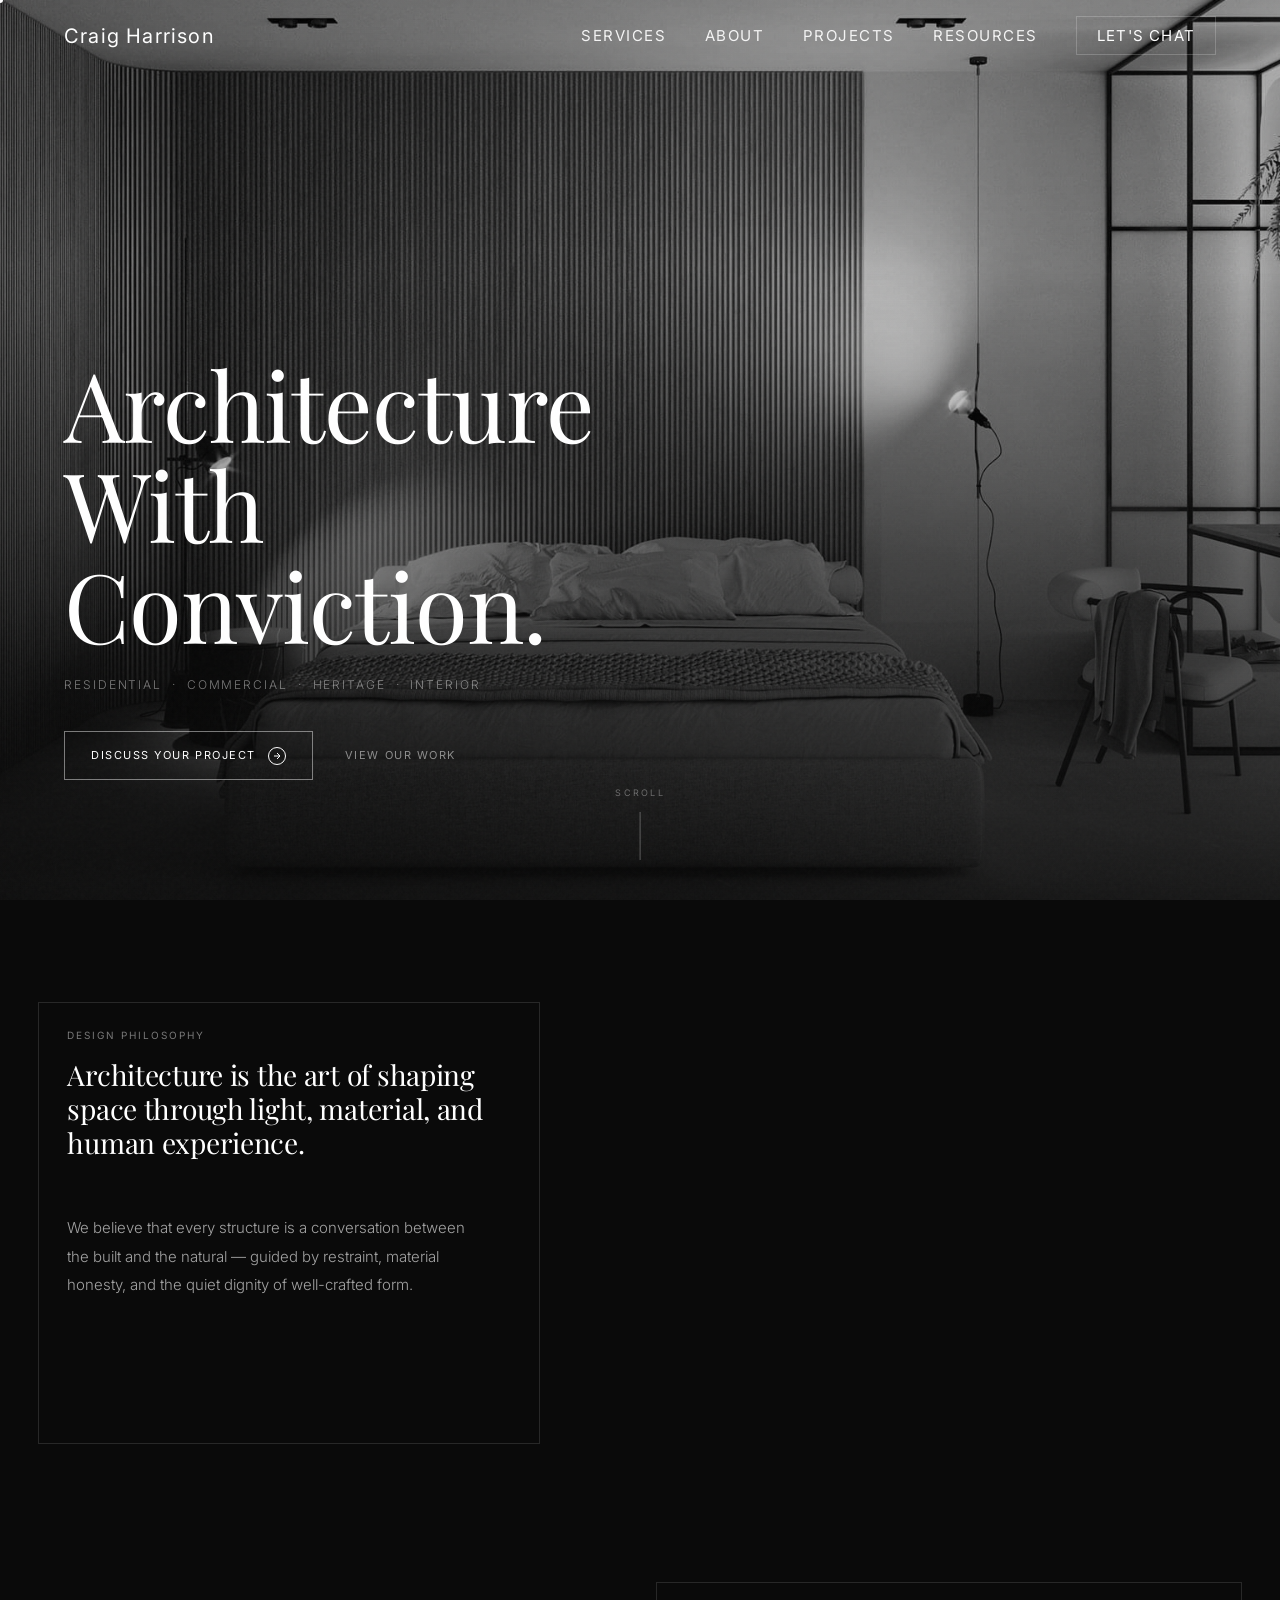
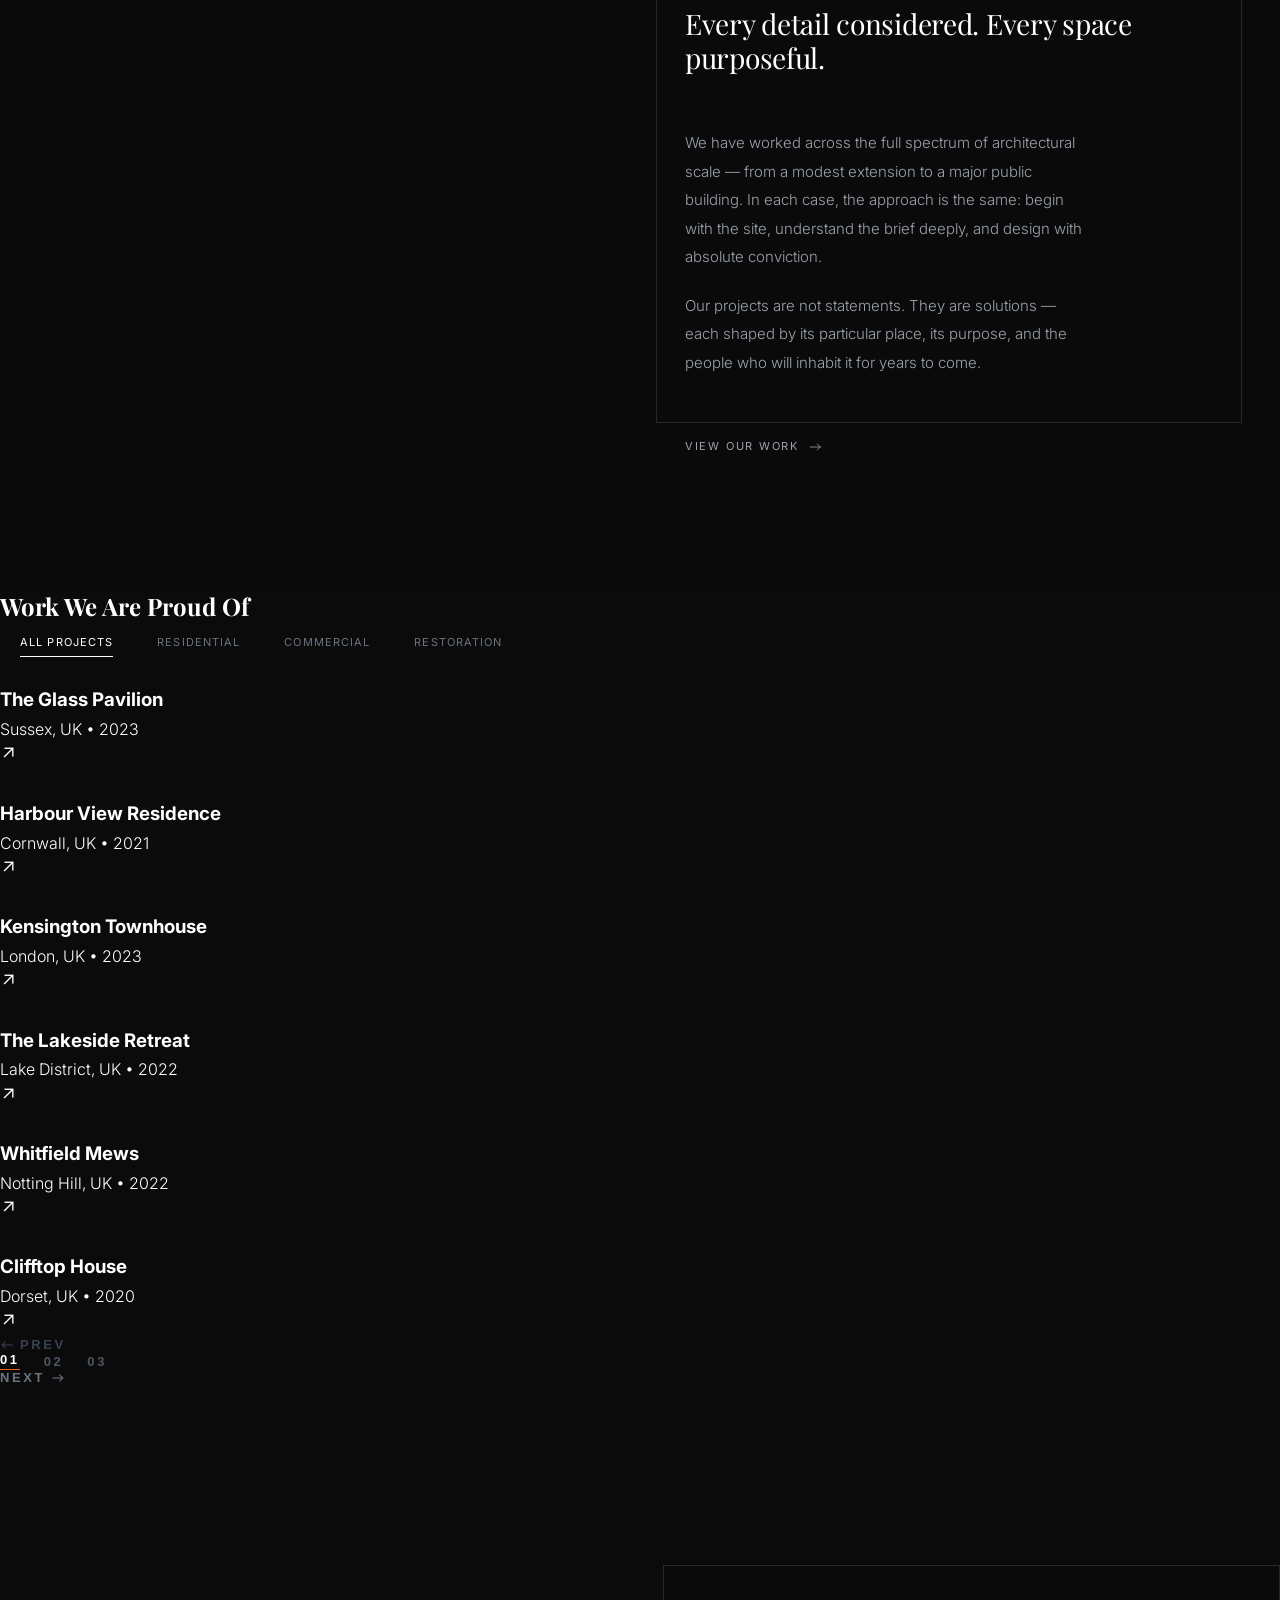
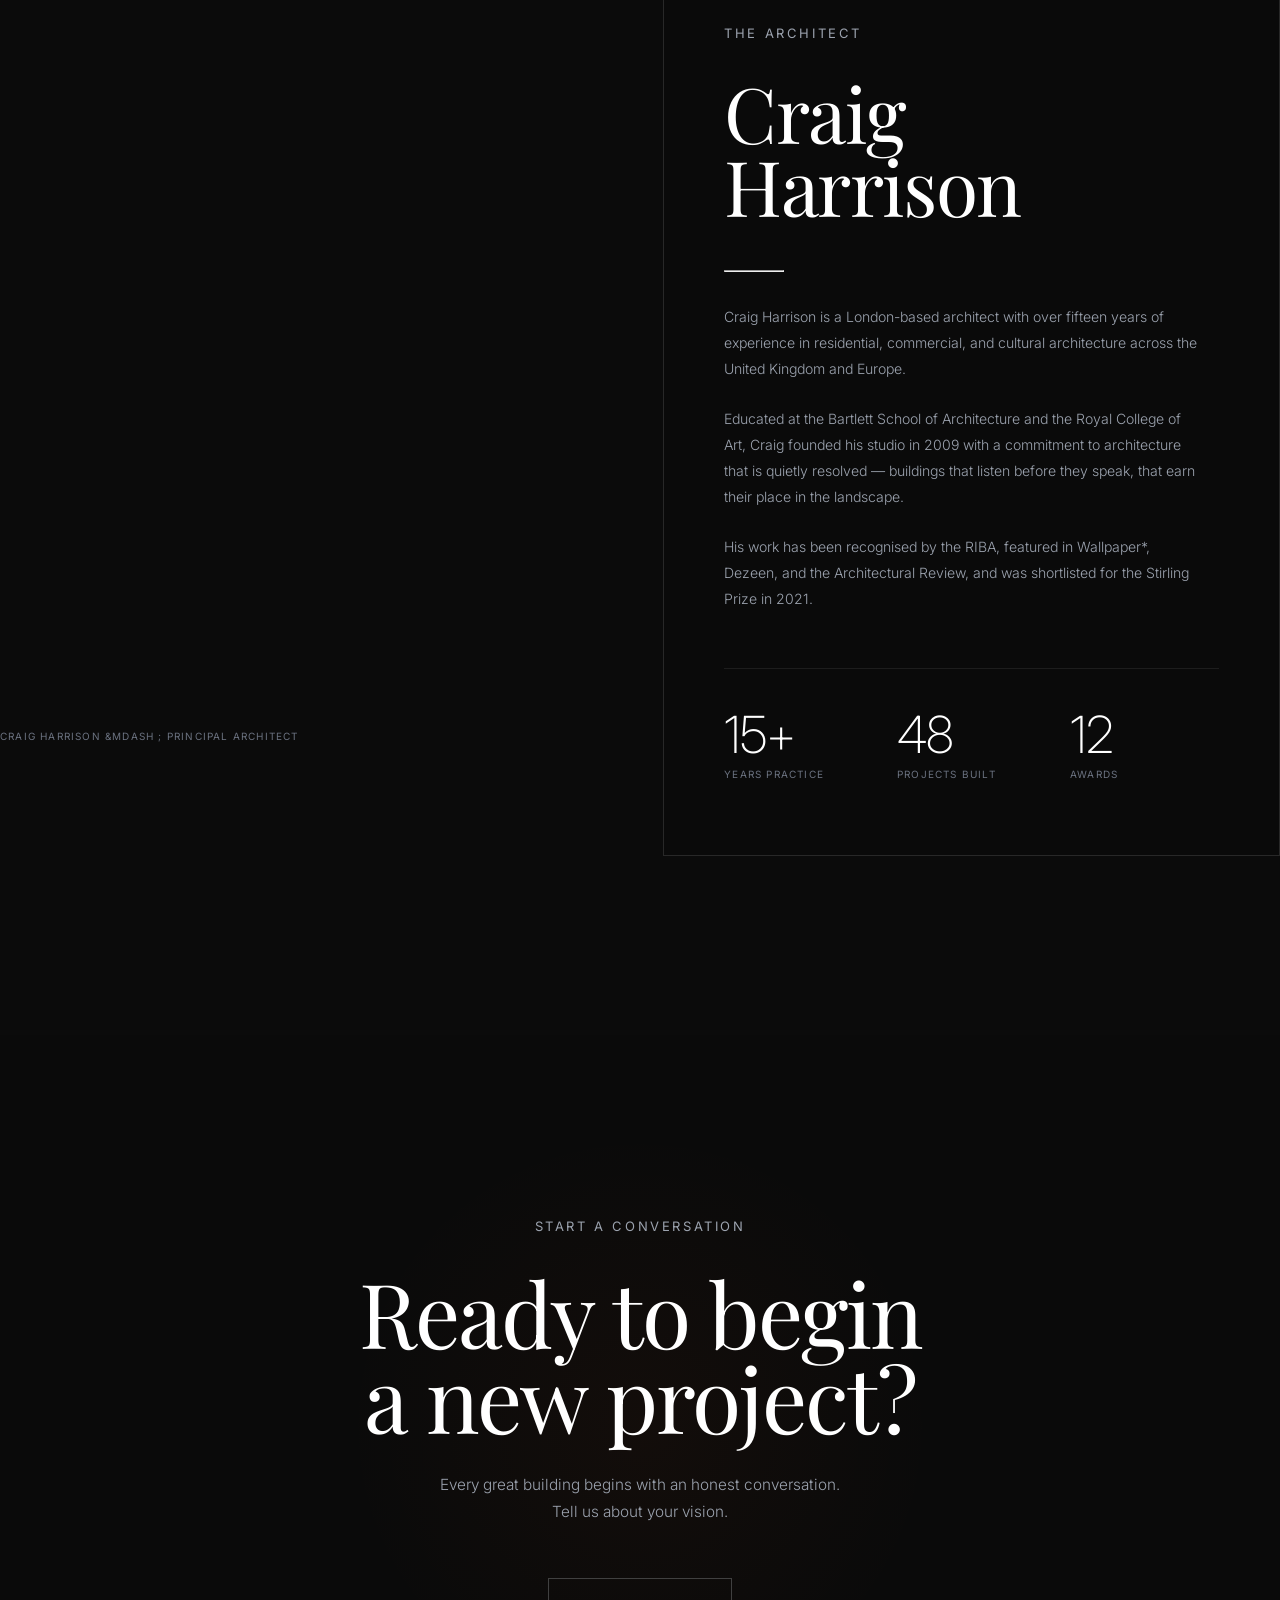
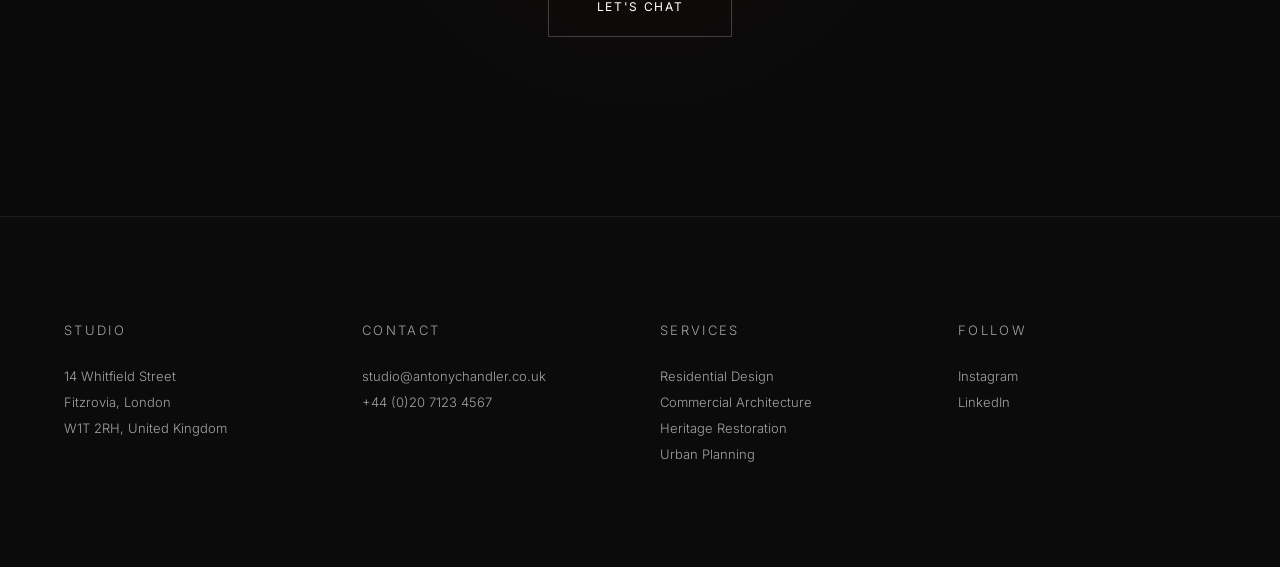
==== index.html @ 97ac3090 "adding the all feature of craig" ====
<!DOCTYPE html>
<html lang="en">
<head>
  <meta charset="UTF-8" />
  <meta name="viewport" content="width=device-width, initial-scale=1.0" />
  <title>Craig Harrison — Architect</title>
  <meta name="description" content="London-based architecture studio specialising in residential, commercial, and restoration design." />

  <link rel="preconnect" href="https://fonts.googleapis.com" />
  <link rel="preconnect" href="https://fonts.gstatic.com" crossorigin />
  <link href="https://fonts.googleapis.com/css2?family=Cormorant+Garamond:ital,wght@0,300;0,400;0,500;1,300;1,400&family=Inter:wght@200;300;400;500&family=Playfair+Display:wght@400;500&family=Public+Sans:wght@100;300;400;700;900&display=swap" rel="stylesheet" />
  <link href="https://fonts.googleapis.com/css2?family=Material+Symbols+Outlined:wght,FILL@100..700,0..1&display=swap" rel="stylesheet" />

  <link rel="stylesheet" href="css/style.css" />

  <script src="https://cdn.tailwindcss.com?plugins=forms,container-queries"></script>
  <script>
    tailwind.config = {
      darkMode: "class",
      corePlugins: { preflight: false },
      theme: {
        extend: {
          colors: {
            "primary": "#ec5b13",
            "background-dark": "#0a0a0a",
            "surface": "#141414",
          },
          fontFamily: {
            "display": ["Public Sans", "sans-serif"]
          },
        },
      },
    }
  </script>

  <!-- Philosophy — final override. !important needed to beat accumulated style.css rules -->
  <style>
    #philosophy {
      position: relative !important;
      background: #0a0a0a !important;
      padding: clamp(80px,8vw,120px) clamp(24px,3vw,48px) clamp(60px,5vw,80px) !important;
      height: auto !important;
      min-height: unset !important;
      overflow: visible !important;
    }
    #philosophy .philo-grid {
      position: relative !important;
      display: block !important;
      width: 100% !important;
      max-width: 1600px !important;
      margin: 0 auto !important;
      height: auto !important;
      min-height: 1120px !important;
    }
    /* TOP-LEFT text — rectangle card */
    #philosophy .philo-cell--text-a {
      position: absolute !important;
      top: 0 !important; left: 0 !important;
      right: auto !important; bottom: auto !important;
      width: calc(44% - 28px) !important;  /* 28px right gap from img-a */
      height: auto !important;
      display: flex !important;
      flex-direction: column !important;
      justify-content: flex-start !important;
      background: #0a0a0a !important;
      border: 1px solid rgba(255,255,255,0.12) !important;
      z-index: 4 !important;
    }
    /* TOP-RIGHT photo (0 → 540px tall, left edge at 44%) */
    #philosophy .philo-cell--img-a {
      position: absolute !important;
      top: 0 !important; right: 0 !important;
      left: auto !important; bottom: auto !important;
      width: 56% !important; height: 540px !important;
      overflow: hidden !important;
      z-index: 1 !important;
    }
    #philosophy .philo-cell--img-a img {
      position: absolute !important;
      inset: 0 !important;
      width: 100% !important; height: 100% !important;
      object-fit: cover !important;
      object-position: center 30% !important;
      filter: grayscale(100%) !important;
      transition: filter 1s ease, transform 1s ease !important;
      transform: scale(1) !important;
    }
    #philosophy .philo-cell--img-a:hover img {
      filter: grayscale(0%) !important;
      transform: scale(1.03) !important;
    }
    /* BOTTOM-LEFT photo — overlap zone ~60×60px square with img-a */
    #philosophy .philo-cell--img-b {
      position: absolute !important;
      top: 480px !important; left: 0 !important;
      right: auto !important; bottom: auto !important;
      width: 49% !important; height: 560px !important;
      overflow: hidden !important;
      z-index: 3 !important;
    }
    #philosophy .philo-cell--img-b img {
      position: absolute !important;
      inset: 0 !important;
      width: 100% !important; height: 100% !important;
      object-fit: cover !important;
      object-position: center 40% !important;
      filter: grayscale(100%) !important;
      transition: filter 1s ease, transform 1s ease !important;
      transform: scale(1) !important;
    }
    #philosophy .philo-cell--img-b:hover img {
      filter: grayscale(0%) !important;
      transform: scale(1.03) !important;
    }
    /* BOTTOM-RIGHT text — rectangle card (same as text-a) */
    #philosophy .philo-cell--text-b {
      position: absolute !important;
      top: 580px !important; right: 0 !important;
      left: auto !important; bottom: auto !important;
      width: calc(51% - 28px) !important;
      display: flex !important;
      flex-direction: column !important;
      justify-content: flex-start !important;
      background: #0a0a0a !important;
      border: 1px solid rgba(255,255,255,0.12) !important;
      z-index: 4 !important;
    }
    #philosophy .philo-inner {
      padding: 24px 35px 83px 28px !important;
      width: 100% !important;
      box-sizing: border-box !important;
    }
    /* Typography */
    #philosophy .label {
      font-size: 10px !important;
      letter-spacing: 0.20em !important;
      text-transform: uppercase !important;
      color: rgba(255,255,255,0.45) !important;
      margin-bottom: 14px !important;
      display: block !important;
    }
    #philosophy .philosophy__heading {
      font-family: 'Playfair Display', serif !important;
      font-size: clamp(22px,2.2vw,34px) !important;
      font-weight: 400 !important;
      font-style: normal !important;
      line-height: 1.2 !important;
      color: var(--white) !important;
      margin-bottom: 0 !important;
    }
    #philosophy .philosophy__rule {
      display: block !important;
      width: 36px !important; height: 1px !important;
      background: #ec5b13 !important;
      border: none !important;
      margin: 18px 0 !important;
    }
    #philosophy .philosophy__body {
      font-size: 15px !important;
      line-height: 1.9 !important;
      color: var(--grey-400) !important;
      font-weight: 300 !important;
      max-width: 420px !important;
    }
    #philosophy .philosophy__cta {
      display: inline-flex !important;
      align-items: center !important;
      gap: 10px !important;
      margin-top: 40px !important;
      font-size: 11px !important;
      letter-spacing: 0.16em !important;
      text-transform: uppercase !important;
    }
    #philosophy .philosophy__body--b {
      font-size: 15px !important;
      line-height: 1.9 !important;
      color: var(--grey-500) !important;
      font-weight: 300 !important;
      margin-bottom: 20px !important;
      max-width: 400px !important;
    }
    @media (max-width: 860px) {
      #philosophy { padding: 60px 24px !important; }
      #philosophy .philo-grid {
        display: flex !important;
        flex-direction: column !important;
        min-height: unset !important;
        gap: 32px !important;
      }
      #philosophy .philo-cell--text-a,
      #philosophy .philo-cell--text-b,
      #philosophy .philo-cell--img-a,
      #philosophy .philo-cell--img-b {
        position: relative !important;
        top: auto !important; right: auto !important;
        bottom: auto !important; left: auto !important;
        width: 100% !important; height: auto !important;
      }
      #philosophy .philo-cell--img-a,
      #philosophy .philo-cell--img-b {
        height: 56vw !important;
        min-height: 220px !important;
        overflow: hidden !important;
      }
    }
  </style>
</head>
<body>

  <!-- ─── NAVIGATION ─────────────────────────────────────────── -->
  <nav class="nav" id="nav">
    <div class="nav__logo">
      <a href="index.html">Craig Harrison</a>
    </div>
    <button class="nav__toggle" id="navToggle" aria-label="Toggle navigation">
      <span></span>
      <span></span>
    </button>
    <ul class="nav__links" id="navLinks">
      <li><a href="services.html"  class="nav__link">Services</a></li>
      <li><a href="about.html"     class="nav__link">About</a></li>
      <li><a href="projects.html"  class="nav__link">Projects</a></li>
      <li><a href="resources.html" class="nav__link">Resources</a></li>
      <li><a href="contact.html"   class="nav__link nav__link--cta">Let's Chat</a></li>
    </ul>
  </nav>

  <!-- Mobile menu overlay -->
  <div class="nav__overlay" id="navOverlay">
    <ul class="nav__overlay-links">
      <li><a href="services.html"  class="overlay-link" data-num="01">Services</a></li>
      <li><a href="about.html"     class="overlay-link" data-num="02">About</a></li>
      <li><a href="projects.html"  class="overlay-link" data-num="03">Projects</a></li>
      <li><a href="resources.html" class="overlay-link" data-num="04">Resources</a></li>
      <li><a href="contact.html"   class="overlay-link" data-num="05">Let's Chat</a></li>
    </ul>
    <div class="nav__overlay-footer">
      <p>studio@antonychandler.co.uk</p>
      <p>+44 (0)20 7123 4567</p>
    </div>
  </div>

  <!-- ─── SECTION 1 · HERO ────────────────────────────────────── -->
  <section class="hero" id="hero">
    <div class="hero__bg">
      <img
        src="images/home-bg.jpg"
        alt="Craig Harrison Architecture"
        class="hero__image"
        loading="eager"
      />
      <div class="hero__overlay"></div>
    </div>

    <div class="hero__content">
      <h1 class="hero__title reveal">Architecture<br>With Conviction.</h1>
      <p class="hero__subtitle reveal">Residential &nbsp;·&nbsp; Commercial &nbsp;·&nbsp; Heritage &nbsp;·&nbsp; Interior</p>
      <div class="hero__ctas reveal">
        <a href="contact.html" class="hero__btn hero__btn--primary">
          Discuss Your Project
          <svg width="18" height="18" viewBox="0 0 18 18" fill="none">
            <circle cx="9" cy="9" r="8.5" stroke="currentColor" stroke-width="1"/>
            <path d="M6 9h6M9 6l3 3-3 3" stroke="currentColor" stroke-width="1"/>
          </svg>
        </a>
        <a href="projects.html" class="hero__btn hero__btn--ghost">View Our Work</a>
      </div>
    </div>

    <div class="hero__scroll">
      <span class="scroll-label">Scroll</span>
      <div class="scroll-line"></div>
    </div>
  </section>

  <!-- ─── SECTION 2 · DESIGN PHILOSOPHY ──────────────────────── -->
  <section class="philosophy" id="philosophy">
    <div class="philo-grid">

      <!-- TOP LEFT: editorial text -->
      <div class="philo-cell philo-cell--text-a">
        <div class="philo-inner">
          <p class="label reveal">Design Philosophy</p>
          <h2 class="philosophy__heading reveal">
            Architecture is the art of shaping space through light, material, and human experience.
          </h2>
          <!-- <div class="philosophy__rule reveal"></div> -->
           <br>
           <br>
          <p class="philosophy__body reveal">
            We believe that every structure is a conversation between the built and the natural &mdash; guided by restraint, material honesty, and the quiet dignity of well-crafted form.
          </p>
        </div>
      </div>

      <!-- TOP RIGHT: image -->
      <div class="philo-cell philo-cell--img-a reveal">
        <img src="https://images.unsplash.com/photo-1600047509807-ba8f99d2cdde?w=1200&q=80" alt="Architectural space study" loading="lazy" />
      </div>

      <!-- BOTTOM LEFT: image -->
      <div class="philo-cell philo-cell--img-b reveal">
        <img src="https://images.unsplash.com/photo-1600585154526-990dced4db0d?w=1200&q=80" alt="Built work exterior" loading="lazy" />
      </div>

      <!-- BOTTOM RIGHT: second text block -->
      <div class="philo-cell philo-cell--text-b">
        <div class="philo-inner">
          <h2 class="philosophy__heading reveal">
            Every detail considered. Every space purposeful.
          </h2>
          <!-- <div class="philosophy__rule reveal"></div> -->
           <br>
           <br>
          <p class="philosophy__body--b reveal">
            We have worked across the full spectrum of architectural scale — from a modest extension to a major public building. In each case, the approach is the same: begin with the site, understand the brief deeply, and design with absolute conviction.
          </p>
          <p class="philosophy__body--b reveal">
            Our projects are not statements. They are solutions — each shaped by its particular place, its purpose, and the people who will inhabit it for years to come.
          </p>
          <a href="projects.html" class="philosophy__cta reveal" style="margin-top: 40px;">
            View Our Work
            <svg width="16" height="10" viewBox="0 0 20 10" fill="none"><path d="M1 5h14M10 1l4 4-4 4" stroke="currentColor" stroke-width="1"/></svg>
          </a>
        </div>
      </div>

    </div>
  </section>

  <!-- ─── SECTION 3 · PROJECTS ────────────────────────────────── -->
  <section id="projects" class="bg-background-dark pb-24">
    <div class="mx-auto px-6 md:px-10" style="max-width:1600px">

      <!-- Header -->
      <div class="mb-12 text-center">
        <h2 class="text-4xl md:text-5xl font-extralight tracking-tight mb-10 text-white" style="font-family:'Playfair Display',serif;">Work We Are Proud Of</h2>
        <!-- Filters -->
        <div class="flex flex-wrap justify-center gap-10 border-b border-white/10 pb-6">
          <button class="filter-btn active tw-filter text-sm font-bold uppercase tracking-widest border-b-2 border-primary pb-6 -mb-[25px] text-white transition-colors" data-filter="all">All Projects</button>
          <button class="filter-btn tw-filter text-sm font-medium uppercase tracking-widest text-slate-400 hover:text-white transition-colors pb-6 -mb-[25px]" data-filter="residential">Residential</button>
          <button class="filter-btn tw-filter text-sm font-medium uppercase tracking-widest text-slate-400 hover:text-white transition-colors pb-6 -mb-[25px]" data-filter="commercial">Commercial</button>
          <button class="filter-btn tw-filter text-sm font-medium uppercase tracking-widest text-slate-400 hover:text-white transition-colors pb-6 -mb-[25px]" data-filter="restoration">Restoration</button>
        </div>
      </div>

      <!-- Portfolio Grid -->
      <div class="grid grid-cols-1 md:grid-cols-2 lg:grid-cols-3 gap-x-8 gap-y-16" id="worksGrid">

        <!-- RESIDENTIAL (7) -->
        <div class="group project-card" data-category="residential"><a href="project.html"><div class="overflow-hidden aspect-[4/5] mb-4 bg-surface"><img class="w-full h-full object-cover grayscale group-hover:grayscale-0 transition-all duration-700 ease-in-out group-hover:scale-105" src="https://images.unsplash.com/photo-1512917774080-9991f1c4c750?w=900&q=80" alt="The Glass Pavilion" loading="lazy"/></div><div class="flex justify-between items-start"><div><h3 class="text-sm font-light tracking-widest uppercase text-white">The Glass Pavilion</h3><p class="text-[10px] text-slate-500 uppercase tracking-widest mt-1">Sussex, UK &bull; 2023</p></div><span class="material-symbols-outlined opacity-0 group-hover:opacity-100 transition-opacity text-white" style="font-size:18px;">arrow_outward</span></div></a></div>

        <div class="group project-card md:mt-12" data-category="residential"><a href="project.html"><div class="overflow-hidden aspect-[4/5] mb-4 bg-surface"><img class="w-full h-full object-cover grayscale group-hover:grayscale-0 transition-all duration-700 ease-in-out group-hover:scale-105" src="https://images.unsplash.com/photo-1583608205776-bfd35f0d9f83?w=900&q=80" alt="Harbour View Residence" loading="lazy"/></div><div class="flex justify-between items-start"><div><h3 class="text-sm font-light tracking-widest uppercase text-white">Harbour View Residence</h3><p class="text-[10px] text-slate-500 uppercase tracking-widest mt-1">Cornwall, UK &bull; 2021</p></div><span class="material-symbols-outlined opacity-0 group-hover:opacity-100 transition-opacity text-white" style="font-size:18px;">arrow_outward</span></div></a></div>

        <div class="group project-card" data-category="residential"><a href="project.html"><div class="overflow-hidden aspect-[4/5] mb-4 bg-surface"><img class="w-full h-full object-cover grayscale group-hover:grayscale-0 transition-all duration-700 ease-in-out group-hover:scale-105" src="https://images.unsplash.com/photo-1600596542815-ffad4c1539a9?w=900&q=80" alt="Kensington Townhouse" loading="lazy"/></div><div class="flex justify-between items-start"><div><h3 class="text-sm font-light tracking-widest uppercase text-white">Kensington Townhouse</h3><p class="text-[10px] text-slate-500 uppercase tracking-widest mt-1">London, UK &bull; 2023</p></div><span class="material-symbols-outlined opacity-0 group-hover:opacity-100 transition-opacity text-white" style="font-size:18px;">arrow_outward</span></div></a></div>

        <div class="group project-card" data-category="residential"><a href="project.html"><div class="overflow-hidden aspect-[4/5] mb-4 bg-surface"><img class="w-full h-full object-cover grayscale group-hover:grayscale-0 transition-all duration-700 ease-in-out group-hover:scale-105" src="https://images.unsplash.com/photo-1564013799919-ab600027ffc6?w=900&q=80" alt="The Lakeside Retreat" loading="lazy"/></div><div class="flex justify-between items-start"><div><h3 class="text-sm font-light tracking-widest uppercase text-white">The Lakeside Retreat</h3><p class="text-[10px] text-slate-500 uppercase tracking-widest mt-1">Lake District, UK &bull; 2022</p></div><span class="material-symbols-outlined opacity-0 group-hover:opacity-100 transition-opacity text-white" style="font-size:18px;">arrow_outward</span></div></a></div>

        <div class="group project-card md:mt-12" data-category="residential"><a href="project.html"><div class="overflow-hidden aspect-[4/5] mb-4 bg-surface"><img class="w-full h-full object-cover grayscale group-hover:grayscale-0 transition-all duration-700 ease-in-out group-hover:scale-105" src="https://images.unsplash.com/photo-1580587771525-78b9dba3b914?w=900&q=80" alt="Whitfield Mews" loading="lazy"/></div><div class="flex justify-between items-start"><div><h3 class="text-sm font-light tracking-widest uppercase text-white">Whitfield Mews</h3><p class="text-[10px] text-slate-500 uppercase tracking-widest mt-1">Notting Hill, UK &bull; 2022</p></div><span class="material-symbols-outlined opacity-0 group-hover:opacity-100 transition-opacity text-white" style="font-size:18px;">arrow_outward</span></div></a></div>

        <div class="group project-card" data-category="residential"><a href="project.html"><div class="overflow-hidden aspect-[4/5] mb-4 bg-surface"><img class="w-full h-full object-cover grayscale group-hover:grayscale-0 transition-all duration-700 ease-in-out group-hover:scale-105" src="https://images.unsplash.com/photo-1558618666-fcd25c85cd64?w=900&q=80" alt="Clifftop House" loading="lazy"/></div><div class="flex justify-between items-start"><div><h3 class="text-sm font-light tracking-widest uppercase text-white">Clifftop House</h3><p class="text-[10px] text-slate-500 uppercase tracking-widest mt-1">Dorset, UK &bull; 2020</p></div><span class="material-symbols-outlined opacity-0 group-hover:opacity-100 transition-opacity text-white" style="font-size:18px;">arrow_outward</span></div></a></div>

        <div class="group project-card" data-category="residential"><a href="project.html"><div class="overflow-hidden aspect-[4/5] mb-4 bg-surface"><img class="w-full h-full object-cover grayscale group-hover:grayscale-0 transition-all duration-700 ease-in-out group-hover:scale-105" src="https://images.unsplash.com/photo-1600607686527-6fb886090705?w=900&q=80" alt="Birch Grove Residence" loading="lazy"/></div><div class="flex justify-between items-start"><div><h3 class="text-sm font-light tracking-widest uppercase text-white">Birch Grove Residence</h3><p class="text-[10px] text-slate-500 uppercase tracking-widest mt-1">Surrey, UK &bull; 2019</p></div><span class="material-symbols-outlined opacity-0 group-hover:opacity-100 transition-opacity text-white" style="font-size:18px;">arrow_outward</span></div></a></div>

        <!-- COMMERCIAL (5) -->
        <div class="group project-card" data-category="commercial"><a href="project.html"><div class="overflow-hidden aspect-[4/5] mb-4 bg-surface"><img class="w-full h-full object-cover grayscale group-hover:grayscale-0 transition-all duration-700 ease-in-out group-hover:scale-105" src="https://images.unsplash.com/photo-1486325212027-8081e485255e?w=900&q=80" alt="Meridian House" loading="lazy"/></div><div class="flex justify-between items-start"><div><h3 class="text-sm font-light tracking-widest uppercase text-white">Meridian House</h3><p class="text-[10px] text-slate-500 uppercase tracking-widest mt-1">London, UK &bull; 2022</p></div><span class="material-symbols-outlined opacity-0 group-hover:opacity-100 transition-opacity text-white" style="font-size:18px;">arrow_outward</span></div></a></div>

        <div class="group project-card md:mt-12" data-category="commercial"><a href="project.html"><div class="overflow-hidden aspect-[4/5] mb-4 bg-surface"><img class="w-full h-full object-cover grayscale group-hover:grayscale-0 transition-all duration-700 ease-in-out group-hover:scale-105" src="https://images.unsplash.com/photo-1545324418-cc1a3fa10c00?w=900&q=80" alt="The Atrium Gallery" loading="lazy"/></div><div class="flex justify-between items-start"><div><h3 class="text-sm font-light tracking-widest uppercase text-white">The Atrium Gallery</h3><p class="text-[10px] text-slate-500 uppercase tracking-widest mt-1">Edinburgh, UK &bull; 2021</p></div><span class="material-symbols-outlined opacity-0 group-hover:opacity-100 transition-opacity text-white" style="font-size:18px;">arrow_outward</span></div></a></div>

        <div class="group project-card" data-category="commercial"><a href="project.html"><div class="overflow-hidden aspect-[4/5] mb-4 bg-surface"><img class="w-full h-full object-cover grayscale group-hover:grayscale-0 transition-all duration-700 ease-in-out group-hover:scale-105" src="https://images.unsplash.com/photo-1497366216548-37526070297c?w=900&q=80" alt="Clerkenwell Studios" loading="lazy"/></div><div class="flex justify-between items-start"><div><h3 class="text-sm font-light tracking-widest uppercase text-white">Clerkenwell Studios</h3><p class="text-[10px] text-slate-500 uppercase tracking-widest mt-1">London, UK &bull; 2023</p></div><span class="material-symbols-outlined opacity-0 group-hover:opacity-100 transition-opacity text-white" style="font-size:18px;">arrow_outward</span></div></a></div>

        <div class="group project-card md:mt-12" data-category="commercial"><a href="project.html"><div class="overflow-hidden aspect-[4/5] mb-4 bg-surface"><img class="w-full h-full object-cover grayscale group-hover:grayscale-0 transition-all duration-700 ease-in-out group-hover:scale-105" src="https://images.unsplash.com/photo-1493809842364-78817add7ffb?w=900&q=80" alt="Southwark Pavilion" loading="lazy"/></div><div class="flex justify-between items-start"><div><h3 class="text-sm font-light tracking-widest uppercase text-white">Southwark Pavilion</h3><p class="text-[10px] text-slate-500 uppercase tracking-widest mt-1">London, UK &bull; 2021</p></div><span class="material-symbols-outlined opacity-0 group-hover:opacity-100 transition-opacity text-white" style="font-size:18px;">arrow_outward</span></div></a></div>

        <div class="group project-card" data-category="commercial"><a href="project.html"><div class="overflow-hidden aspect-[4/5] mb-4 bg-surface"><img class="w-full h-full object-cover grayscale group-hover:grayscale-0 transition-all duration-700 ease-in-out group-hover:scale-105" src="https://images.unsplash.com/photo-1497366811353-6870744d04b2?w=900&q=80" alt="The Wharf Exchange" loading="lazy"/></div><div class="flex justify-between items-start"><div><h3 class="text-sm font-light tracking-widest uppercase text-white">The Wharf Exchange</h3><p class="text-[10px] text-slate-500 uppercase tracking-widest mt-1">Bristol, UK &bull; 2020</p></div><span class="material-symbols-outlined opacity-0 group-hover:opacity-100 transition-opacity text-white" style="font-size:18px;">arrow_outward</span></div></a></div>

        <!-- RESTORATION (6) -->
        <div class="group project-card" data-category="restoration"><a href="project.html"><div class="overflow-hidden aspect-[4/5] mb-4 bg-surface"><img class="w-full h-full object-cover grayscale group-hover:grayscale-0 transition-all duration-700 ease-in-out group-hover:scale-105" src="https://images.unsplash.com/photo-1568605114967-8130f3a36994?w=900&q=80" alt="The Mill Conversion" loading="lazy"/></div><div class="flex justify-between items-start"><div><h3 class="text-sm font-light tracking-widest uppercase text-white">The Mill Conversion</h3><p class="text-[10px] text-slate-500 uppercase tracking-widest mt-1">Yorkshire, UK &bull; 2022</p></div><span class="material-symbols-outlined opacity-0 group-hover:opacity-100 transition-opacity text-white" style="font-size:18px;">arrow_outward</span></div></a></div>

        <div class="group project-card md:mt-12" data-category="restoration"><a href="project.html"><div class="overflow-hidden aspect-[4/5] mb-4 bg-surface"><img class="w-full h-full object-cover grayscale group-hover:grayscale-0 transition-all duration-700 ease-in-out group-hover:scale-105" src="https://images.unsplash.com/photo-1600047509807-ba8f99d2cdde?w=900&q=80" alt="Stonebridge Manor" loading="lazy"/></div><div class="flex justify-between items-start"><div><h3 class="text-sm font-light tracking-widest uppercase text-white">Stonebridge Manor</h3><p class="text-[10px] text-slate-500 uppercase tracking-widest mt-1">Cotswolds, UK &bull; 2020</p></div><span class="material-symbols-outlined opacity-0 group-hover:opacity-100 transition-opacity text-white" style="font-size:18px;">arrow_outward</span></div></a></div>

        <div class="group project-card" data-category="restoration"><a href="project.html"><div class="overflow-hidden aspect-[4/5] mb-4 bg-surface"><img class="w-full h-full object-cover grayscale group-hover:grayscale-0 transition-all duration-700 ease-in-out group-hover:scale-105" src="https://images.unsplash.com/photo-1481026469463-66327c86e544?w=900&q=80" alt="Aldgate Chapel" loading="lazy"/></div><div class="flex justify-between items-start"><div><h3 class="text-sm font-light tracking-widest uppercase text-white">Aldgate Chapel</h3><p class="text-[10px] text-slate-500 uppercase tracking-widest mt-1">London, UK &bull; 2021</p></div><span class="material-symbols-outlined opacity-0 group-hover:opacity-100 transition-opacity text-white" style="font-size:18px;">arrow_outward</span></div></a></div>

        <div class="group project-card" data-category="restoration"><a href="project.html"><div class="overflow-hidden aspect-[4/5] mb-4 bg-surface"><img class="w-full h-full object-cover grayscale group-hover:grayscale-0 transition-all duration-700 ease-in-out group-hover:scale-105" src="https://images.unsplash.com/photo-1533659124865-d6072dc035e1?w=900&q=80" alt="Hebden Hall" loading="lazy"/></div><div class="flex justify-between items-start"><div><h3 class="text-sm font-light tracking-widest uppercase text-white">Hebden Hall</h3><p class="text-[10px] text-slate-500 uppercase tracking-widest mt-1">West Yorkshire, UK &bull; 2019</p></div><span class="material-symbols-outlined opacity-0 group-hover:opacity-100 transition-opacity text-white" style="font-size:18px;">arrow_outward</span></div></a></div>

        <div class="group project-card md:mt-12" data-category="restoration"><a href="project.html"><div class="overflow-hidden aspect-[4/5] mb-4 bg-surface"><img class="w-full h-full object-cover grayscale group-hover:grayscale-0 transition-all duration-700 ease-in-out group-hover:scale-105" src="https://images.unsplash.com/photo-1533106958148-daaeab8b83fe?w=900&q=80" alt="The Granary" loading="lazy"/></div><div class="flex justify-between items-start"><div><h3 class="text-sm font-light tracking-widest uppercase text-white">The Granary</h3><p class="text-[10px] text-slate-500 uppercase tracking-widest mt-1">Norfolk, UK &bull; 2022</p></div><span class="material-symbols-outlined opacity-0 group-hover:opacity-100 transition-opacity text-white" style="font-size:18px;">arrow_outward</span></div></a></div>

        <div class="group project-card" data-category="restoration"><a href="project.html"><div class="overflow-hidden aspect-[4/5] mb-4 bg-surface"><img class="w-full h-full object-cover grayscale group-hover:grayscale-0 transition-all duration-700 ease-in-out group-hover:scale-105" src="https://images.unsplash.com/photo-1460317442991-0ec209397118?w=900&q=80" alt="Garrison Barracks" loading="lazy"/></div><div class="flex justify-between items-start"><div><h3 class="text-sm font-light tracking-widest uppercase text-white">Garrison Barracks</h3><p class="text-[10px] text-slate-500 uppercase tracking-widest mt-1">Portsmouth, UK &bull; 2020</p></div><span class="material-symbols-outlined opacity-0 group-hover:opacity-100 transition-opacity text-white" style="font-size:18px;">arrow_outward</span></div></a></div>

      </div><!-- /grid -->

      <!-- Pagination -->
      <div class="mt-24 flex items-center justify-center gap-12" id="pagination">
      </div>

    </div>
  </section>

  <!-- ─── SECTION 5 · THE ARCHITECT ──────────────────────────── -->
  <section class="architect" id="about">
    <div class="mx-auto px-6 md:px-10" style="max-width:1600px">
      <div class="architect__grid">

        <div class="architect__image-col">
          <div class="architect__portrait-wrap reveal">
            <img
              src="https://images.unsplash.com/photo-1507003211169-0a1dd7228f2d?w=700&q=80"
              alt="Craig Harrison, Principal Architect"
              loading="lazy"
            />
          </div>
          <p class="architect__caption reveal">Craig Harrison &mdash ; Principal Architect</p>
        </div>

        <div class="architect__text-col reveal">
          <div class="architect__text-box">
            <p class="label">The Architect</p>
            <h2 class="architect__name">Craig Harrison</h2>
            <hr class="philosophy__rule" />
            <p class="architect__bio">
              Craig Harrison is a London-based architect with over fifteen years of experience in residential, commercial, and cultural architecture across the United Kingdom and Europe.
            </p>
            <p class="architect__bio">
              Educated at the Bartlett School of Architecture and the Royal College of Art, Craig founded his studio in 2009 with a commitment to architecture that is quietly resolved — buildings that listen before they speak, that earn their place in the landscape.
            </p>
            <p class="architect__bio">
              His work has been recognised by the RIBA, featured in Wallpaper*, Dezeen, and the Architectural Review, and was shortlisted for the Stirling Prize in 2021.
            </p>
            <div class="architect__stats">
              <div class="stat">
                <span class="stat__n">15+</span>
                <span class="stat__l">Years Practice</span>
              </div>
              <div class="stat">
                <span class="stat__n">48</span>
                <span class="stat__l">Projects Built</span>
              </div>
              <div class="stat">
                <span class="stat__n">12</span>
                <span class="stat__l">Awards</span>
              </div>
            </div>
          </div>
        </div>

      </div>
    </div>
  </section>

  <!-- ─── SECTION 6 · CTA ─────────────────────────────────────── -->
  <section class="cta" id="contact">
    <div class="container">
      <div class="cta__inner">
        <p class="label reveal">Start a Conversation</p>
        <h2 class="cta__heading reveal">
          Ready to begin<br>a new project?
        </h2>
        <p class="cta__sub reveal">
          Every great building begins with an honest conversation.<br>Tell us about your vision.
        </p>
        <a href="mailto:studio@antonychandler.co.uk" class="cta__btn reveal">Let's Chat</a>
      </div>
    </div>
  </section>

  <!-- ─── SECTION 7 · FOOTER ──────────────────────────────────── -->
  <footer class="footer">
    <div class="container">
      <div class="footer__cols">
        <div class="footer__col" id="resources">
          <p class="footer__col-title">Studio</p>
          <address>
            14 Whitfield Street<br />
            Fitzrovia, London<br />
            W1T 2RH, United Kingdom
          </address>
        </div>

        <div class="footer__col">
          <p class="footer__col-title">Contact</p>
          <p><a href="mailto:studio@antonychandler.co.uk">studio@antonychandler.co.uk</a></p>
          <p><a href="tel:+442071234567">+44 (0)20 7123 4567</a></p>
        </div>

        <div class="footer__col">
          <p class="footer__col-title">Services</p>
          <p>Residential Design</p>
          <p>Commercial Architecture</p>
          <p>Heritage Restoration</p>
          <p>Urban Planning</p>
        </div>

        <div class="footer__col">
          <p class="footer__col-title">Follow</p>
          <p><a href="#" target="_blank" rel="noopener">Instagram</a></p>
          <p><a href="#" target="_blank" rel="noopener">LinkedIn</a></p>
        </div>
      </div>

    </div>
  </footer>

  <!-- ─── CUSTOM CURSOR ───────────────────────────────────────── -->
  <div class="cursor" id="cursor"></div>
  <div class="cursor-ring" id="cursorRing"></div>

  <script src="js/main.js"></script>
</body>
</html>
---- css/style.css ----
/* ══════════════════════════════════════════════════════════════
   ANTONY CHANDLER ARCHITECTS
   Portfolio Stylesheet — v1.0
   Design System: Scandinavian Minimalism + Swiss Typography
   ══════════════════════════════════════════════════════════════ */

/* ─── DESIGN TOKENS ─────────────────────────────────────────── */
:root {
  /* Colour palette */
  --bg:           #0b0b0b;
  --bg-alt:       #0a0a0a;
  --bg-surface:   #111111;
  --white:        #ffffff;
  --grey-100:     #f5f5f5;
  --grey-300:     #d4d4d4;
  --grey-400:     #a3a3a3;
  --grey-500:     #9ca3af;
  --grey-600:     #6b7280;
  --grey-700:     #404040;
  --grey-800:     #262626;
  --accent:       #ec5b13;   /* burnt orange — rule lines only */

  /* Typography */
  --font-sans:    'Inter', -apple-system, BlinkMacSystemFont, 'Helvetica Neue', sans-serif;
  --font-serif:   'Cormorant Garamond', 'Georgia', serif;

  /* Spacing rhythm */
  --section-gap:  clamp(100px, 14vw, 200px);
  --container-pad: clamp(20px, 5vw, 80px);

  /* Layout */
  --nav-h:        72px;
  --max-w:        1440px;

  /* Easing */
  --ease-out:     cubic-bezier(0.16, 1, 0.3, 1);
  --ease-io:      cubic-bezier(0.65, 0, 0.35, 1);

  /* Borders */
  --line:         rgba(255,255,255,0.08);
  --line-hover:   rgba(255,255,255,0.20);
}

/* ─── RESET ─────────────────────────────────────────────────── */
*, *::before, *::after {
  margin: 0;
  padding: 0;
  box-sizing: border-box;
}

html {
  scroll-behavior: smooth;
  -webkit-font-smoothing: antialiased;
  -moz-osx-font-smoothing: grayscale;
}

body {
  background-color: var(--bg);
  color: var(--white);
  font-family: var(--font-sans);
  font-weight: 300;
  font-size: 16px;
  line-height: 1.7;
  overflow-x: hidden;
  cursor: none;
}

img {
  display: block;
  width: 100%;
  height: 100%;
  object-fit: cover;
}

a {
  color: inherit;
  text-decoration: none;
}

address {
  font-style: normal;
}

/* ─── UTILITY ────────────────────────────────────────────────── */
.container {
  width: 100%;
  max-width: var(--max-w);
  margin: 0 auto;
  padding: 0 var(--container-pad);
}

.label {
  font-family: var(--font-sans);
  font-size: 13px;
  font-weight: 400;
  letter-spacing: 0.20em;
  text-transform: uppercase;
  color: var(--grey-500);
  display: block;
  margin-bottom: 32px;
}

.text-link {
  font-size: 13px;
  font-weight: 400;
  letter-spacing: 0.08em;
  color: var(--grey-400);
  display: inline-flex;
  align-items: center;
  gap: 8px;
  border-bottom: 1px solid var(--line);
  padding-bottom: 4px;
  transition: color 0.3s var(--ease-out), border-color 0.3s var(--ease-out);
}
.text-link:hover {
  color: var(--white);
  border-color: var(--grey-600);
}

/* ─── SCROLL REVEAL ──────────────────────────────────────────── */
.reveal {
  opacity: 0;
  transform: translateY(28px);
  transition: opacity 0.9s var(--ease-out), transform 0.9s var(--ease-out);
}
.reveal.visible {
  opacity: 1;
  transform: translateY(0);
}

/* ─── CUSTOM CURSOR ──────────────────────────────────────────── */
.cursor {
  position: fixed;
  top: 0; left: 0;
  width: 6px;
  height: 6px;
  border-radius: 50%;
  background: var(--white);
  pointer-events: none;
  z-index: 9999;
  transform: translate(-50%, -50%);
  transition: transform 0.1s linear, opacity 0.3s;
  will-change: transform;
}

.cursor-ring {
  position: fixed;
  top: 0; left: 0;
  width: 36px;
  height: 36px;
  border-radius: 50%;
  border: 1px solid rgba(255,255,255,0.4);
  pointer-events: none;
  z-index: 9998;
  transform: translate(-50%, -50%);
  transition: transform 0.18s var(--ease-out), width 0.3s var(--ease-out), height 0.3s var(--ease-out), opacity 0.3s;
  will-change: transform;
}

body:has(a:hover) .cursor-ring,
body:has(button:hover) .cursor-ring {
  width: 56px;
  height: 56px;
  border-color: rgba(255,255,255,0.2);
}

/* ─── NOISE TEXTURE OVERLAY ──────────────────────────────────── */
body::after {
  content: '';
  position: fixed;
  inset: 0;
  background-image: url("data:image/svg+xml,%3Csvg viewBox='0 0 256 256' xmlns='http://www.w3.org/2000/svg'%3E%3Cfilter id='noise'%3E%3CfeTurbulence type='fractalNoise' baseFrequency='0.9' numOctaves='4' stitchTiles='stitch'/%3E%3C/filter%3E%3Crect width='100%25' height='100%25' filter='url(%23noise)'/%3E%3C/svg%3E");
  opacity: 0.025;
  pointer-events: none;
  z-index: 9997;
}

/* ══════════════════════════════════════════════════════════════
   NAVIGATION
   ══════════════════════════════════════════════════════════════ */
.nav {
  position: fixed;
  top: 0; left: 0; right: 0;
  z-index: 1000;
  height: var(--nav-h);
  display: flex;
  align-items: center;
  justify-content: space-between;
  padding: 0 clamp(48px, 5vw, 96px);
  transform: translateY(0);
  transition: transform 0.45s cubic-bezier(0.16, 1, 0.3, 1);
}

.nav.nav--hidden {
  transform: translateY(-100%);
}

/* Shutter wipe — pseudo-element sweeps in from left on scroll */
.nav::before {
  content: '';
  position: absolute;
  inset: 0;
  background: rgba(11,11,11,0.92);
  backdrop-filter: blur(20px);
  -webkit-backdrop-filter: blur(20px);
  border-bottom: 1px solid var(--line);
  clip-path: inset(0 0 100% 0);
  transition: clip-path 0.65s cubic-bezier(0.16, 1, 0.3, 1);
  z-index: -1;
}

.nav.scrolled::before {
  clip-path: inset(0 0 0% 0);
}

.nav__logo a {
  font-family: var(--font-sans);
  font-size: 20px;
  font-weight: 400;
  letter-spacing: 0.06em;
  color: var(--white);
}

.nav__links {
  display: flex;
  align-items: center;
  gap: clamp(24px, 3vw, 48px);
  list-style: none;
}

.nav__link {
  font-size: 15px;
  font-weight: 400;
  letter-spacing: 0.10em;
  text-transform: uppercase;
  color: var(--grey-100);
  transition: color 0.25s;
}
.nav__link:hover {
  color: var(--white);
}

.nav__link--cta {
  color: var(--white);
  border: 1px solid var(--line-hover);
  padding: 9px 20px;
  letter-spacing: 0.08em;
  transition: background 0.3s, border-color 0.3s, color 0.3s;
}
.nav__link--cta:hover {
  background: var(--white);
  color: var(--bg);
  border-color: var(--white);
}

/* Hamburger */
.nav__toggle {
  display: none;
  flex-direction: column;
  gap: 6px;
  background: none;
  border: none;
  cursor: none;
  padding: 8px;
  z-index: 1100;
}
.nav__toggle span {
  display: block;
  width: 28px;
  height: 1px;
  background: var(--white);
  transition: transform 0.4s var(--ease-out), opacity 0.3s;
  transform-origin: center;
}
.nav__toggle.open span:first-child { transform: rotate(45deg) translate(5px,5px); }
.nav__toggle.open span:last-child  { transform: rotate(-45deg) translate(5px,-5px); }

/* Mobile overlay */
.nav__overlay {
  position: fixed;
  inset: 0;
  background: var(--bg-alt);
  z-index: 999;
  display: flex;
  flex-direction: column;
  justify-content: center;
  padding: clamp(40px, 8vw, 80px);
  opacity: 0;
  pointer-events: none;
  transition: opacity 0.4s var(--ease-out);
}
.nav__overlay.open {
  opacity: 1;
  pointer-events: all;
}

.nav__overlay-links {
  list-style: none;
  margin-bottom: 60px;
}
.nav__overlay-links li {
  border-top: 1px solid var(--line);
  padding: 20px 0;
}
.nav__overlay-links li:last-child {
  border-bottom: 1px solid var(--line);
}

.overlay-link {
  font-size: clamp(32px, 6vw, 56px);
  font-weight: 300;
  letter-spacing: -0.01em;
  color: var(--white);
  display: flex;
  align-items: center;
  gap: 20px;
  transition: color 0.25s;
}
.overlay-link::before {
  content: attr(data-num);
  font-size: 11px;
  letter-spacing: 0.12em;
  color: var(--grey-600);
  font-weight: 400;
}
.overlay-link:hover { color: var(--grey-400); }

.nav__overlay-footer {
  font-size: 12px;
  color: var(--grey-600);
  letter-spacing: 0.04em;
  display: flex;
  flex-direction: column;
  gap: 6px;
}

/* ══════════════════════════════════════════════════════════════
   SECTION 1 — HERO
   ══════════════════════════════════════════════════════════════ */
.hero {
  position: relative;
  width: 100%;
  height: 100svh;
  min-height: 600px;
  display: flex;
  align-items: center;
  justify-content: center;
  overflow: hidden;
}

.hero__bg {
  position: absolute;
  inset: 0;
  z-index: 0;
}

@keyframes heroZoom {
  0%   { transform: scale(1);    }
  50%  { transform: scale(1.07); }
  100% { transform: scale(1);    }
}

.hero__image {
  width: 100%;
  height: 100%;
  object-fit: cover;
  object-position: center;
  will-change: transform;
  filter: grayscale(100%);
  transition: filter 1.2s ease;
}

.hero:hover .hero__image {
  filter: grayscale(0%);
}

.hero__overlay {
  position: absolute;
  inset: 0;
  background: linear-gradient(
    180deg,
    rgba(11,11,11,0.55) 0%,
    rgba(11,11,11,0.30) 40%,
    rgba(11,11,11,0.60) 100%
  );
}

.hero__content {
  position: relative;
  z-index: 2;
  text-align: center;
  display: flex;
  flex-direction: column;
  align-items: center;
  gap: 20px;
}

.hero__eyebrow {
  font-size: 10px;
  font-weight: 400;
  letter-spacing: 0.25em;
  text-transform: uppercase;
  color: rgba(255,255,255,0.55);
  transition-delay: 0.1s;
}

.hero__title {
  font-family: var(--font-sans);
  font-size: clamp(72px, 12vw, 160px);
  font-weight: 200;
  line-height: 0.92;
  letter-spacing: -0.02em;
  color: var(--white);
  display: flex;
  flex-direction: column;
  align-items: center;
  gap: 0;
}
.hero__title span {
  display: block;
}
.hero__title span:nth-child(1) { transition-delay: 0.2s; }
.hero__title span:nth-child(2) { transition-delay: 0.35s; }

.hero__subtitle {
  font-size: clamp(11px, 1.2vw, 13px);
  font-weight: 300;
  letter-spacing: 0.18em;
  text-transform: uppercase;
  color: rgba(255,255,255,0.50);
  transition-delay: 0.55s;
}

/* Scroll indicator */
.hero__scroll {
  position: absolute;
  bottom: 40px;
  left: 50%;
  transform: translateX(-50%);
  z-index: 2;
  display: flex;
  flex-direction: column;
  align-items: center;
  gap: 12px;
}

.scroll-label {
  font-size: 9px;
  font-weight: 400;
  letter-spacing: 0.25em;
  text-transform: uppercase;
  color: rgba(255,255,255,0.35);
}

@keyframes scrollDrop {
  0%   { transform: scaleY(0); transform-origin: top; opacity: 0; }
  40%  { transform: scaleY(1); transform-origin: top; opacity: 1; }
  60%  { transform: scaleY(1); transform-origin: bottom; opacity: 1; }
  100% { transform: scaleY(0); transform-origin: bottom; opacity: 0; }
}

.scroll-line {
  width: 1px;
  height: 48px;
  background: rgba(255,255,255,0.3);
  animation: scrollDrop 2.2s ease-in-out infinite;
}

/* ══════════════════════════════════════════════════════════════
   SECTION 2 — PHILOSOPHY
   ══════════════════════════════════════════════════════════════ */
.philosophy {
  background: var(--bg-alt);
  padding: var(--section-gap) 0;
}

.philosophy__grid {
  display: grid;
  grid-template-columns: 1fr 1fr;
  gap: clamp(40px, 6vw, 100px);
  align-items: start;
}

/* Left column */
.philosophy__heading {
  font-family: var(--font-serif);
  font-size: clamp(32px, 3.6vw, 54px);
  font-weight: 400;
  line-height: 1.25;
  letter-spacing: -0.01em;
  color: var(--white);
  font-style: italic;
  margin-bottom: 36px;
}

.philosophy__rule {
  width: 60px;
  height: 1px;
  background: var(--accent);
  margin-bottom: 32px;
  transition-delay: 0.15s;
}

.philosophy__cta {
  display: inline-flex;
  align-items: center;
  gap: 10px;
  font-size: 12px;
  font-weight: 400;
  letter-spacing: 0.10em;
  text-transform: uppercase;
  color: var(--grey-500);
  transition: color 0.3s;
}
.philosophy__cta:hover { color: var(--white); }
.philosophy__cta svg { transition: transform 0.3s var(--ease-out); }
.philosophy__cta:hover svg { transform: translateX(4px); }

/* Right column */
.philosophy__body {
  font-size: clamp(14px, 1.2vw, 16px);
  font-weight: 300;
  line-height: 1.85;
  color: var(--grey-500);
  margin-bottom: 60px;
  max-width: 460px;
}

/* Staggered photos */
.philosophy__stagger {
  position: relative;
  height: clamp(340px, 45vw, 580px);
}

.philosophy__img {
  position: absolute;
  overflow: hidden;
}
.philosophy__img img {
  filter: grayscale(100%);
  transition: filter 0.6s var(--ease-out), transform 0.6s var(--ease-out);
}
.philosophy__img:hover img {
  filter: grayscale(40%);
  transform: scale(1.03);
}

.philosophy__img--a {
  top: 0;
  right: 0;
  width: 72%;
  height: 65%;
  transition-delay: 0.1s;
}
.philosophy__img--b {
  bottom: 0;
  left: 0;
  width: 60%;
  height: 55%;
  transition-delay: 0.25s;
}

/* ══════════════════════════════════════════════════════════════
   SECTION 3 — SELECTED WORKS
   ══════════════════════════════════════════════════════════════ */
.works {
  padding: var(--section-gap) 0;
}

.works__header {
  display: flex;
  align-items: baseline;
  justify-content: space-between;
  flex-wrap: wrap;
  gap: 24px;
  margin-bottom: clamp(48px, 6vw, 80px);
}

.works__title {
  font-family: var(--font-sans);
  font-size: clamp(11px, 1vw, 13px);
  font-weight: 400;
  letter-spacing: 0.18em;
  text-transform: uppercase;
  color: var(--grey-500);
}

.works__filters {
  display: flex;
  gap: 0;
  align-items: center;
}

.filter-btn {
  background: none;
  border: none;
  font-family: var(--font-sans);
  font-size: 11px;
  font-weight: 400;
  letter-spacing: 0.10em;
  text-transform: uppercase;
  color: var(--grey-600);
  cursor: none;
  padding: 8px 20px;
  position: relative;
  transition: color 0.25s;
}
.filter-btn::after {
  content: '';
  position: absolute;
  bottom: 0; left: 20px; right: 20px;
  height: 1px;
  background: var(--white);
  transform: scaleX(0);
  transition: transform 0.3s var(--ease-out);
}
.filter-btn:hover,
.filter-btn.active { color: var(--white); }
.filter-btn.active::after { transform: scaleX(1); }

/* Project grid */
.works__grid {
  display: grid;
  grid-template-columns: repeat(3, 1fr);
  gap: clamp(16px, 2vw, 28px);
}

.project-card {
  transition-delay: calc(var(--i, 0) * 0.08s);
}
.project-card.hidden {
  display: none;
}

.project-card__link {
  display: block;
}

.project-card__img-wrap {
  aspect-ratio: 3 / 4;
  overflow: hidden;
  margin-bottom: 16px;
}
.project-card__img-wrap img {
  transition: transform 0.7s var(--ease-out), filter 0.5s;
  filter: brightness(0.85);
}
.project-card__link:hover .project-card__img-wrap img {
  transform: scale(1.05);
  filter: brightness(1);
}

.project-card__info {
  display: flex;
  align-items: center;
  justify-content: space-between;
  padding: 14px 0;
  border-top: 1px solid var(--line);
  gap: 12px;
  transition: border-color 0.3s;
}
.project-card__link:hover .project-card__info {
  border-color: var(--line-hover);
}

.project-card__index {
  font-size: 10px;
  font-weight: 400;
  letter-spacing: 0.12em;
  color: var(--grey-700);
  flex-shrink: 0;
}

.project-card__name {
  font-size: clamp(12px, 1.1vw, 15px);
  font-weight: 400;
  letter-spacing: 0.04em;
  color: var(--white);
  text-transform: uppercase;
  margin-bottom: 4px;
}

.project-card__meta {
  font-size: 11px;
  font-weight: 300;
  letter-spacing: 0.04em;
  color: var(--grey-600);
}

.project-card__arrow {
  font-size: 14px;
  color: var(--grey-700);
  transition: transform 0.3s var(--ease-out), color 0.3s;
  flex-shrink: 0;
}
.project-card__link:hover .project-card__arrow {
  transform: translate(4px, -4px);
  color: var(--white);
}

.works__footer {
  text-align: center;
  margin-top: clamp(48px, 6vw, 80px);
}

/* ══════════════════════════════════════════════════════════════
   SECTION 4 — FEATURED PROJECT
   ══════════════════════════════════════════════════════════════ */
.featured {
  position: relative;
  height: 100svh;
  min-height: 560px;
  overflow: hidden;
  display: flex;
  align-items: flex-end;
}

.featured__visual {
  position: absolute;
  inset: 0;
  z-index: 0;
}
.featured__visual img {
  transition: transform 0.9s var(--ease-out);
}
.featured:hover .featured__visual img {
  transform: scale(1.02);
}

.featured__overlay {
  position: absolute;
  inset: 0;
  background: linear-gradient(
    to top,
    rgba(10,10,10,0.90) 0%,
    rgba(10,10,10,0.45) 40%,
    rgba(10,10,10,0.10) 100%
  );
}

.featured__content {
  position: relative;
  z-index: 2;
  width: 100%;
  padding-bottom: clamp(48px, 6vw, 80px);
}

.featured__block {
  max-width: 600px;
}

.featured__label {
  font-size: 10px;
  font-weight: 400;
  letter-spacing: 0.20em;
  text-transform: uppercase;
  color: rgba(255,255,255,0.45);
  margin-bottom: 20px;
  display: block;
}

.featured__title {
  font-family: var(--font-sans);
  font-size: clamp(48px, 7vw, 96px);
  font-weight: 200;
  line-height: 0.95;
  letter-spacing: -0.02em;
  margin-bottom: 28px;
}

.featured__body {
  font-size: clamp(14px, 1.1vw, 15px);
  font-weight: 300;
  line-height: 1.8;
  color: var(--grey-400);
  max-width: 440px;
  margin-bottom: 36px;
}

.featured__link {
  display: inline-flex;
  align-items: center;
  gap: 12px;
  font-size: 12px;
  font-weight: 400;
  letter-spacing: 0.12em;
  text-transform: uppercase;
  color: var(--white);
  border-bottom: 1px solid rgba(255,255,255,0.3);
  padding-bottom: 6px;
  transition: gap 0.3s var(--ease-out), border-color 0.3s;
}
.featured__link:hover {
  gap: 20px;
  border-color: var(--white);
}
.featured__link svg {
  flex-shrink: 0;
}

/* ══════════════════════════════════════════════════════════════
   SECTION 5 — THE ARCHITECT
   ══════════════════════════════════════════════════════════════ */
.architect {
  padding: var(--section-gap) 0;
}

.architect__text-box {
  border: 1px solid rgba(255,255,255,0.12);
  background: #0a0a0a;
  padding: 56px 60px 72px 60px;
  box-sizing: border-box;
}

.architect__grid {
  display: grid;
  grid-template-columns: 1fr 1.1fr;
  gap: clamp(48px, 8vw, 120px);
  align-items: stretch;
}

.architect__portrait-wrap {
  aspect-ratio: 3 / 4;
  overflow: hidden;
  position: relative;
}
.architect__portrait-wrap img {
  filter: none;
}

.architect__caption {
  font-size: 10px;
  font-weight: 400;
  letter-spacing: 0.12em;
  text-transform: uppercase;
  color: var(--grey-600);
  margin-top: 16px;
  transition-delay: 0.1s;
}

/* Text column */
.architect__name {
  font-family: 'Playfair Display', serif;
  font-size: clamp(48px, 6vw, 80px);
  font-weight: 400;
  font-style: normal;
  line-height: 0.95;
  letter-spacing: -0.02em;
  margin-bottom: 48px;
  transition-delay: 0.1s;
}

.architect__bio {
  font-size: clamp(14px, 1.1vw, 16px);
  font-weight: 300;
  line-height: 1.85;
  color: var(--grey-500);
  margin-bottom: 24px;
  max-width: 480px;
  transition-delay: 0.15s;
}

.architect__stats {
  display: grid;
  grid-template-columns: repeat(3, 1fr);
  gap: 24px;
  margin-top: 56px;
  padding-top: 40px;
  border-top: 1px solid var(--line);
  transition-delay: 0.25s;
}

.stat__n {
  display: block;
  font-size: clamp(32px, 4vw, 52px);
  font-weight: 200;
  letter-spacing: -0.02em;
  color: var(--white);
  margin-bottom: 6px;
  line-height: 1;
}
.stat__l {
  display: block;
  font-size: 10px;
  font-weight: 400;
  letter-spacing: 0.12em;
  text-transform: uppercase;
  color: var(--grey-600);
}

/* ══════════════════════════════════════════════════════════════
   SECTION 6 — CTA / INVITATION
   ══════════════════════════════════════════════════════════════ */
.cta {
  padding: var(--section-gap) 0;
  background: var(--bg-alt);
  text-align: center;
  position: relative;
  overflow: hidden;
}

.cta::before {
  content: '';
  position: absolute;
  top: 50%;
  left: 50%;
  transform: translate(-50%, -50%);
  width: 600px;
  height: 600px;
  background: radial-gradient(circle, rgba(236,91,19,0.04) 0%, transparent 70%);
  pointer-events: none;
}

.cta__inner {
  display: flex;
  flex-direction: column;
  align-items: center;
  gap: 0;
}

.cta__heading {
  font-family: 'Playfair Display', serif;
  font-size: clamp(48px, 7vw, 100px);
  font-weight: 400;
  font-style: normal;
  line-height: 0.95;
  letter-spacing: -0.02em;
  margin-bottom: 32px;
  transition-delay: 0.1s;
}

.cta__sub {
  font-size: clamp(14px, 1.2vw, 16px);
  font-weight: 300;
  line-height: 1.8;
  color: var(--grey-500);
  max-width: 420px;
  margin-bottom: 52px;
  transition-delay: 0.2s;
}

.cta__btn {
  display: inline-block;
  font-size: 12px;
  font-weight: 400;
  letter-spacing: 0.14em;
  text-transform: uppercase;
  color: var(--white);
  border: 1px solid var(--grey-700);
  padding: 18px 48px;
  transition: background 0.35s var(--ease-out), border-color 0.35s, color 0.35s;
  transition-delay: 0.3s;
}
.cta__btn:hover {
  background: var(--white);
  color: var(--bg);
  border-color: var(--white);
}

/* ══════════════════════════════════════════════════════════════
   SECTION 7 — FOOTER
   ══════════════════════════════════════════════════════════════ */
.footer {
  padding: clamp(60px, 8vw, 100px) 0 40px;
  border-top: 1px solid var(--line);
}

.footer__top {
  margin-bottom: 48px;
}

.footer__logo {
  font-size: 18px;
  font-weight: 300;
  letter-spacing: 0.04em;
  margin-bottom: 8px;
}

.footer__tagline {
  font-size: 11px;
  font-weight: 300;
  letter-spacing: 0.12em;
  text-transform: uppercase;
  color: var(--grey-600);
}

.footer__rule {
  height: 1px;
  background: var(--line);
  margin-bottom: 48px;
}

.footer__cols {
  display: grid;
  grid-template-columns: repeat(4, 1fr);
  gap: 40px;
  margin-bottom: 60px;
}

.footer__col-title {
  font-size: 40px;
  font-weight: 400;
  letter-spacing: 0.18em;
  text-transform: uppercase;
  color: var(--grey-600);
  margin-bottom: 20px;
}

.footer__col p,
.footer__col address {
  font-size: 13px;
  font-weight: 300;
  line-height: 2;
  color: var(--grey-400);
}

.footer__col a {
  color: var(--grey-400);
  transition: color 0.25s;
}
.footer__col a:hover { color: var(--white); }

.footer__bottom {
  display: flex;
  justify-content: space-between;
  align-items: center;
  padding-top: 32px;
  border-top: 1px solid var(--line);
  font-size: 11px;
  font-weight: 300;
  color: var(--grey-700);
  letter-spacing: 0.04em;
  flex-wrap: wrap;
  gap: 12px;
}

/* ══════════════════════════════════════════════════════════════
   PROJECT DETAIL PAGE
   ══════════════════════════════════════════════════════════════ */
.project-hero {
  position: relative;
  height: 92svh;
  min-height: 560px;
  overflow: hidden;
}
.project-hero img {
  width: 100%;
  height: 100%;
  object-fit: cover;
}
.project-hero__overlay {
  position: absolute;
  inset: 0;
  background: linear-gradient(180deg, rgba(11,11,11,0.30) 0%, transparent 50%, rgba(11,11,11,0.55) 100%);
}

.project-meta {
  padding: clamp(60px, 8vw, 100px) 0;
  border-bottom: 1px solid var(--line);
}
.project-meta__grid {
  display: grid;
  grid-template-columns: 1.2fr 1fr;
  gap: clamp(48px, 8vw, 120px);
  align-items: start;
}
.project-meta__title {
  font-size: clamp(48px, 6vw, 80px);
  font-weight: 200;
  line-height: 0.95;
  letter-spacing: -0.02em;
  margin-bottom: 32px;
}
.project-meta__description {
  font-size: clamp(14px, 1.1vw, 16px);
  font-weight: 300;
  line-height: 1.85;
  color: var(--grey-500);
  max-width: 480px;
}
.project-meta__specs {
  display: grid;
  gap: 28px;
}
.spec {
  padding-bottom: 20px;
  border-bottom: 1px solid var(--line);
}
.spec__label {
  font-size: 10px;
  letter-spacing: 0.18em;
  text-transform: uppercase;
  color: var(--grey-600);
  margin-bottom: 6px;
}
.spec__value {
  font-size: 14px;
  font-weight: 300;
  color: var(--white);
}

.project-gallery {
  padding: clamp(60px, 8vw, 100px) 0;
}
.project-gallery__grid {
  display: grid;
  grid-template-columns: repeat(2, 1fr);
  gap: clamp(12px, 2vw, 24px);
}
.project-gallery__item {
  overflow: hidden;
}
.project-gallery__item--wide {
  grid-column: span 2;
}
.project-gallery__item img {
  aspect-ratio: 4/3;
  object-fit: cover;
  transition: transform 0.7s var(--ease-out);
  filter: brightness(0.9);
}
.project-gallery__item:hover img {
  transform: scale(1.03);
  filter: brightness(1);
}
.project-gallery__item--wide img {
  aspect-ratio: 21/9;
}

.project-nav {
  display: flex;
  justify-content: space-between;
  align-items: center;
  padding: 40px 0;
  border-top: 1px solid var(--line);
  margin-top: 40px;
}
.project-nav__link {
  font-size: 12px;
  font-weight: 400;
  letter-spacing: 0.10em;
  text-transform: uppercase;
  color: var(--grey-500);
  display: flex;
  align-items: center;
  gap: 10px;
  transition: color 0.25s;
}
.project-nav__link:hover { color: var(--white); }

/* ══════════════════════════════════════════════════════════════
   RESPONSIVE — TABLET & MOBILE
   ══════════════════════════════════════════════════════════════ */
@media (max-width: 1024px) {
  .philosophy__grid {
    grid-template-columns: 1fr;
    gap: 56px;
  }
  .philosophy__stagger {
    height: 300px;
  }
  .works__grid {
    grid-template-columns: repeat(2, 1fr);
  }
  .architect__grid {
    grid-template-columns: 1fr;
    max-width: 640px;
  }
  .footer__cols {
    grid-template-columns: repeat(2, 1fr);
  }
  .project-meta__grid {
    grid-template-columns: 1fr;
  }
}

@media (max-width: 768px) {
  :root {
    --section-gap: clamp(80px, 16vw, 120px);
  }

  /* Nav */
  .nav__links { display: none !important; }
  .nav__toggle { display: flex !important; }

  /* Hero */
  .hero__title {
    font-size: clamp(56px, 16vw, 80px);
  }

  /* Works */
  .works__header {
    flex-direction: column;
    align-items: flex-start;
  }
  .works__filters {
    flex-wrap: wrap;
    gap: 4px;
  }
  .filter-btn {
    padding: 6px 14px;
  }
  .works__grid {
    grid-template-columns: 1fr;
  }

  /* Featured */
  .featured__title {
    font-size: clamp(40px, 12vw, 56px);
  }

  /* Footer */
  .footer__cols {
    grid-template-columns: 1fr 1fr;
  }
  .footer__bottom {
    flex-direction: column;
    text-align: center;
  }

  /* Cursor — hide on touch */
  .cursor, .cursor-ring { display: none; }
  body { cursor: auto; }

  /* Project gallery */
  .project-gallery__grid {
    grid-template-columns: 1fr;
  }
  .project-gallery__item--wide {
    grid-column: span 1;
  }
  .project-gallery__item--wide img {
    aspect-ratio: 4/3;
  }
  .architect__stats {
    grid-template-columns: repeat(3, 1fr);
  }
}

@media (max-width: 480px) {
  .footer__cols {
    grid-template-columns: 1fr;
  }
  .architect__stats {
    grid-template-columns: repeat(3, 1fr);
    gap: 12px;
  }
  .stat__n {
    font-size: 28px;
  }
  .cta__heading {
    font-size: clamp(36px, 12vw, 56px);
  }
  .project-nav {
    flex-direction: column;
    gap: 24px;
    text-align: center;
  }
}

/* ─── REDUCED MOTION ─────────────────────────────────────────── */
@media (prefers-reduced-motion: reduce) {
  .hero__image { animation: none; }
  .scroll-line { animation: none; }
  .reveal {
    opacity: 1;
    transform: none;
    transition: none;
  }
}

/* ══════════════════════════════════════════════════════════════
   INNER PAGES — SHARED
   ══════════════════════════════════════════════════════════════ */

/* Page banner */
.page-banner {
  padding-top: calc(var(--nav-h) + clamp(80px, 12vw, 140px));
  padding-bottom: clamp(60px, 8vw, 100px);
  border-bottom: 1px solid var(--line);
}
.page-banner__eyebrow {
  font-size: 10px;
  font-weight: 400;
  letter-spacing: 0.22em;
  text-transform: uppercase;
  color: var(--grey-600);
  display: block;
  margin-bottom: 28px;
}
.page-banner__title {
  font-size: clamp(52px, 8vw, 110px);
  font-weight: 200;
  line-height: 0.92;
  letter-spacing: -0.025em;
  max-width: 900px;
}
.page-banner__sub {
  font-size: clamp(14px, 1.2vw, 16px);
  font-weight: 300;
  color: var(--grey-500);
  line-height: 1.8;
  max-width: 480px;
  margin-top: 36px;
}

/* ══════════════════════════════════════════════════════════════
   SERVICES PAGE
   ══════════════════════════════════════════════════════════════ */
.services-list {
  padding: clamp(80px, 10vw, 140px) 0;
}
.service-item {
  display: grid;
  grid-template-columns: 80px 1fr 1fr;
  gap: clamp(24px, 4vw, 64px);
  align-items: start;
  padding: clamp(40px, 5vw, 64px) 0;
  border-top: 1px solid var(--line);
  transition: border-color 0.3s;
}
.service-item:hover { border-color: var(--line-hover); }
.service-item__num {
  font-size: 11px;
  font-weight: 400;
  letter-spacing: 0.14em;
  color: var(--grey-700);
  padding-top: 6px;
}
.service-item__title {
  font-size: clamp(22px, 2.8vw, 36px);
  font-weight: 300;
  letter-spacing: -0.01em;
  margin-bottom: 20px;
}
.service-item__img {
  aspect-ratio: 4/3;
  overflow: hidden;
  margin-bottom: 28px;
}
.service-item__img img {
  filter: grayscale(25%);
  transition: transform 0.7s var(--ease-out), filter 0.5s;
}
.service-item:hover .service-item__img img {
  transform: scale(1.04);
  filter: grayscale(0%);
}
.service-item__body {
  font-size: 14px;
  font-weight: 300;
  line-height: 1.85;
  color: var(--grey-500);
  max-width: 440px;
}
.service-item__tags {
  display: flex;
  flex-wrap: wrap;
  gap: 8px;
  margin-top: 28px;
}
.tag {
  font-size: 10px;
  font-weight: 400;
  letter-spacing: 0.12em;
  text-transform: uppercase;
  color: var(--grey-600);
  border: 1px solid var(--line);
  padding: 6px 14px;
}

/* Process */
.process {
  padding: clamp(80px, 10vw, 140px) 0;
  background: var(--bg-alt);
}
.process__header {
  display: grid;
  grid-template-columns: 1fr 1fr;
  gap: 40px;
  align-items: end;
  margin-bottom: clamp(60px, 8vw, 100px);
}
.process__heading {
  font-family: var(--font-serif);
  font-size: clamp(32px, 3.5vw, 52px);
  font-weight: 400;
  line-height: 1.2;
  font-style: italic;
}
.process__intro {
  font-size: 14px;
  font-weight: 300;
  line-height: 1.85;
  color: var(--grey-500);
  max-width: 420px;
}
.process__steps {
  display: grid;
  grid-template-columns: repeat(4, 1fr);
  gap: 1px;
  background: var(--line);
}
.process__step {
  background: var(--bg-alt);
  padding: clamp(32px, 4vw, 48px);
}
.process__step-num {
  font-size: 10px;
  font-weight: 400;
  letter-spacing: 0.18em;
  color: var(--grey-700);
  margin-bottom: 24px;
  display: block;
}
.process__step-title {
  font-size: clamp(18px, 2vw, 24px);
  font-weight: 300;
  margin-bottom: 16px;
}
.process__step-body {
  font-size: 13px;
  font-weight: 300;
  line-height: 1.8;
  color: var(--grey-500);
}

@media (max-width: 900px) {
  .service-item {
    grid-template-columns: 48px 1fr;
    grid-template-rows: auto auto;
  }
  .service-item__img {
    grid-column: 2;
  }
  .process__steps {
    grid-template-columns: repeat(2, 1fr);
  }
  .process__header {
    grid-template-columns: 1fr;
  }
}
@media (max-width: 600px) {
  .service-item {
    grid-template-columns: 1fr;
  }
  .service-item__num { display: none; }
  .process__steps {
    grid-template-columns: 1fr;
  }
}

/* ══════════════════════════════════════════════════════════════
   ABOUT PAGE
   ══════════════════════════════════════════════════════════════ */
.about-intro {
  padding: clamp(80px, 10vw, 140px) 0;
}
.about-intro__grid {
  display: grid;
  grid-template-columns: 1fr 1fr;
  gap: clamp(48px, 8vw, 120px);
  align-items: center;
}
.about-intro__visual {
  aspect-ratio: 3/4;
  overflow: hidden;
  position: relative;
}
.about-intro__visual img {
  filter: grayscale(20%);
  transition: filter 0.8s;
}
.about-intro__visual:hover img { filter: grayscale(0%); }
.about-intro__quote {
  font-family: var(--font-serif);
  font-size: clamp(26px, 3vw, 42px);
  font-weight: 400;
  line-height: 1.3;
  font-style: italic;
  margin-bottom: 36px;
}
.about-intro__rule {
  width: 48px;
  height: 1px;
  background: var(--accent);
  margin-bottom: 32px;
}
.about-intro__body {
  font-size: 15px;
  font-weight: 300;
  line-height: 1.85;
  color: var(--grey-500);
  margin-bottom: 20px;
}

/* Studio section */
.studio-section {
  padding: clamp(80px, 10vw, 140px) 0;
  background: var(--bg-alt);
}
.studio-section__grid {
  display: grid;
  grid-template-columns: 1fr 2fr;
  gap: clamp(48px, 6vw, 100px);
  align-items: start;
}
.studio-section__heading {
  font-size: clamp(36px, 4vw, 56px);
  font-weight: 200;
  letter-spacing: -0.02em;
  line-height: 1;
  position: sticky;
  top: calc(var(--nav-h) + 40px);
}
.studio-section__items {
  display: flex;
  flex-direction: column;
  gap: 0;
}
.studio-item {
  padding: 32px 0;
  border-top: 1px solid var(--line);
  display: grid;
  grid-template-columns: 1fr 2fr;
  gap: 40px;
}
.studio-item__label {
  font-size: 10px;
  font-weight: 400;
  letter-spacing: 0.16em;
  text-transform: uppercase;
  color: var(--grey-600);
  padding-top: 4px;
}
.studio-item__value {
  font-size: 14px;
  font-weight: 300;
  line-height: 1.75;
  color: var(--grey-300);
}

/* Awards */
.awards-section {
  padding: clamp(80px, 10vw, 140px) 0;
}
.awards-section__header {
  margin-bottom: clamp(48px, 6vw, 80px);
}
.awards-list {
  display: flex;
  flex-direction: column;
  gap: 0;
}
.award-row {
  display: grid;
  grid-template-columns: 100px 1fr 160px;
  gap: 40px;
  align-items: center;
  padding: 24px 0;
  border-top: 1px solid var(--line);
  transition: background 0.3s;
}
.award-row:hover { background: rgba(255,255,255,0.02); }
.award-row__year {
  font-size: 12px;
  font-weight: 400;
  letter-spacing: 0.08em;
  color: var(--grey-600);
}
.award-row__title {
  font-size: 14px;
  font-weight: 300;
  color: var(--white);
}
.award-row__org {
  font-size: 11px;
  font-weight: 400;
  letter-spacing: 0.08em;
  text-transform: uppercase;
  color: var(--grey-600);
  text-align: right;
}

/* Press */
.press-section {
  padding: clamp(60px, 8vw, 100px) 0;
  background: var(--bg-alt);
  border-top: 1px solid var(--line);
}
.press-grid {
  display: grid;
  grid-template-columns: repeat(4, 1fr);
  gap: 1px;
  background: var(--line);
  margin-top: clamp(40px, 5vw, 64px);
}
.press-item {
  background: var(--bg-alt);
  padding: clamp(24px, 3vw, 40px);
  display: flex;
  flex-direction: column;
  gap: 16px;
}
.press-item__pub {
  font-size: 11px;
  font-weight: 400;
  letter-spacing: 0.14em;
  text-transform: uppercase;
  color: var(--grey-600);
}
.press-item__headline {
  font-size: clamp(14px, 1.4vw, 18px);
  font-weight: 300;
  line-height: 1.5;
  color: var(--white);
  flex: 1;
}
.press-item__date {
  font-size: 10px;
  letter-spacing: 0.10em;
  color: var(--grey-700);
}

@media (max-width: 900px) {
  .about-intro__grid { grid-template-columns: 1fr; }
  .studio-section__grid { grid-template-columns: 1fr; }
  .studio-section__heading { position: static; }
  .studio-item { grid-template-columns: 1fr; gap: 8px; }
  .award-row { grid-template-columns: 80px 1fr; }
  .award-row__org { display: none; }
  .press-grid { grid-template-columns: repeat(2, 1fr); }
}
@media (max-width: 600px) {
  .press-grid { grid-template-columns: 1fr; }
}

/* ══════════════════════════════════════════════════════════════
   PROJECTS PAGE
   ══════════════════════════════════════════════════════════════ */
.projects-page {
  padding: clamp(60px, 8vw, 100px) 0;
}
.projects-page .works__grid {
  grid-template-columns: repeat(3, 1fr);
}
.projects-count {
  font-size: 10px;
  font-weight: 400;
  letter-spacing: 0.14em;
  text-transform: uppercase;
  color: var(--grey-700);
  margin-top: clamp(40px, 5vw, 60px);
  padding-top: 20px;
  border-top: 1px solid var(--line);
}

@media (max-width: 900px) {
  .projects-page .works__grid { grid-template-columns: repeat(2, 1fr); }
}
@media (max-width: 600px) {
  .projects-page .works__grid { grid-template-columns: 1fr; }
}

/* ══════════════════════════════════════════════════════════════
   RESOURCES PAGE
   ══════════════════════════════════════════════════════════════ */
.journal-section {
  padding: clamp(60px, 8vw, 100px) 0;
}
.journal-grid {
  display: grid;
  grid-template-columns: repeat(3, 1fr);
  gap: clamp(20px, 3vw, 40px);
  margin-top: clamp(48px, 6vw, 80px);
}
.journal-card {
  display: flex;
  flex-direction: column;
  border-top: 1px solid var(--line);
  padding-top: 24px;
  transition: border-color 0.3s;
  cursor: none;
}
.journal-card:hover { border-color: var(--line-hover); }
.journal-card__img {
  aspect-ratio: 16/10;
  overflow: hidden;
  margin-bottom: 24px;
}
.journal-card__img img {
  filter: grayscale(20%);
  transition: transform 0.7s var(--ease-out), filter 0.5s;
}
.journal-card:hover .journal-card__img img {
  transform: scale(1.04);
  filter: grayscale(0%);
}
.journal-card__cat {
  font-size: 9px;
  font-weight: 400;
  letter-spacing: 0.18em;
  text-transform: uppercase;
  color: var(--grey-600);
  margin-bottom: 12px;
}
.journal-card__title {
  font-size: clamp(16px, 1.6vw, 22px);
  font-weight: 300;
  line-height: 1.35;
  margin-bottom: 16px;
  flex: 1;
}
.journal-card__excerpt {
  font-size: 13px;
  font-weight: 300;
  line-height: 1.8;
  color: var(--grey-500);
  margin-bottom: 20px;
}
.journal-card__meta {
  font-size: 10px;
  font-weight: 400;
  letter-spacing: 0.10em;
  color: var(--grey-700);
  display: flex;
  justify-content: space-between;
}

/* Featured journal */
.journal-featured {
  padding: clamp(60px, 8vw, 100px) 0;
  background: var(--bg-alt);
  border-top: 1px solid var(--line);
}
.journal-featured__grid {
  display: grid;
  grid-template-columns: 1fr 1fr;
  gap: clamp(40px, 6vw, 100px);
  align-items: center;
}
.journal-featured__img {
  aspect-ratio: 4/3;
  overflow: hidden;
}
.journal-featured__img img {
  filter: grayscale(15%);
  transition: transform 0.8s var(--ease-out);
}
.journal-featured__grid:hover .journal-featured__img img {
  transform: scale(1.03);
}
.journal-featured__label {
  font-size: 9px;
  letter-spacing: 0.20em;
  text-transform: uppercase;
  color: var(--grey-600);
  margin-bottom: 24px;
  display: block;
}
.journal-featured__title {
  font-family: var(--font-serif);
  font-size: clamp(28px, 3.5vw, 48px);
  font-weight: 400;
  line-height: 1.25;
  font-style: italic;
  margin-bottom: 24px;
}
.journal-featured__body {
  font-size: 14px;
  font-weight: 300;
  line-height: 1.85;
  color: var(--grey-500);
  margin-bottom: 32px;
}

@media (max-width: 900px) {
  .journal-grid { grid-template-columns: repeat(2, 1fr); }
  .journal-featured__grid { grid-template-columns: 1fr; }
}
@media (max-width: 600px) {
  .journal-grid { grid-template-columns: 1fr; }
}

/* ══════════════════════════════════════════════════════════════
   CONTACT PAGE
   ══════════════════════════════════════════════════════════════ */
.contact-section {
  padding: clamp(60px, 8vw, 100px) 0;
}
.contact-grid {
  display: grid;
  grid-template-columns: 1fr 1fr;
  gap: clamp(48px, 8vw, 120px);
  align-items: start;
}
.contact-info__heading {
  font-family: var(--font-serif);
  font-size: clamp(28px, 3vw, 42px);
  font-weight: 400;
  line-height: 1.25;
  font-style: italic;
  margin-bottom: 36px;
}
.contact-info__block {
  margin-bottom: 36px;
  padding-bottom: 36px;
  border-bottom: 1px solid var(--line);
}
.contact-info__block:last-of-type { border-bottom: none; }
.contact-info__block-label {
  font-size: 10px;
  font-weight: 400;
  letter-spacing: 0.16em;
  text-transform: uppercase;
  color: var(--grey-600);
  margin-bottom: 14px;
}
.contact-info__block p,
.contact-info__block address {
  font-size: 14px;
  font-weight: 300;
  line-height: 1.9;
  color: var(--grey-300);
}
.contact-info__block a {
  color: var(--grey-300);
  transition: color 0.25s;
}
.contact-info__block a:hover { color: var(--white); }

/* Form */
.contact-form {
  display: flex;
  flex-direction: column;
  gap: 0;
}
.form-row {
  display: grid;
  grid-template-columns: 1fr 1fr;
  gap: 0 24px;
}
.form-field {
  display: flex;
  flex-direction: column;
  margin-bottom: 0;
  border-bottom: 1px solid var(--line);
  transition: border-color 0.3s;
}
.form-field:focus-within {
  border-color: var(--grey-500);
}
.form-field label {
  font-size: 9px;
  font-weight: 400;
  letter-spacing: 0.18em;
  text-transform: uppercase;
  color: var(--grey-600);
  padding-top: 24px;
  padding-bottom: 8px;
}
.form-field input,
.form-field select,
.form-field textarea {
  background: none;
  border: none;
  outline: none;
  font-family: var(--font-sans);
  font-size: 14px;
  font-weight: 300;
  color: var(--white);
  padding-bottom: 18px;
  width: 100%;
  -webkit-appearance: none;
}
.form-field select option {
  background: var(--bg-surface);
  color: var(--white);
}
.form-field textarea {
  resize: none;
  min-height: 120px;
  line-height: 1.7;
}
.form-field input::placeholder,
.form-field textarea::placeholder {
  color: var(--grey-700);
}
.form-submit {
  margin-top: 40px;
  display: flex;
  align-items: center;
  justify-content: space-between;
  gap: 20px;
  flex-wrap: wrap;
}
.form-submit__note {
  font-size: 11px;
  font-weight: 300;
  color: var(--grey-600);
  letter-spacing: 0.04em;
  max-width: 280px;
  line-height: 1.7;
}
.btn-submit {
  background: none;
  border: 1px solid var(--grey-700);
  font-family: var(--font-sans);
  font-size: 12px;
  font-weight: 400;
  letter-spacing: 0.14em;
  text-transform: uppercase;
  color: var(--white);
  padding: 18px 48px;
  cursor: none;
  transition: background 0.35s var(--ease-out), border-color 0.35s, color 0.35s;
}
.btn-submit:hover {
  background: var(--white);
  color: var(--bg);
  border-color: var(--white);
}

@media (max-width: 900px) {
  .contact-grid { grid-template-columns: 1fr; }
  .form-row { grid-template-columns: 1fr; }
}

/* ══════════════════════════════════════════════════════════════
   HOMEPAGE OVERRIDES — v2
   ══════════════════════════════════════════════════════════════ */

/* ─── HERO: BOTTOM-LEFT LAYOUT (image #1 style) ─────────────── */
.hero {
  display: block; /* override flex centering */
}

.hero__overlay {
  background: linear-gradient(
    180deg,
    rgba(11,11,11,0.12) 0%,
    rgba(11,11,11,0.06) 30%,
    rgba(11,11,11,0.52) 62%,
    rgba(11,11,11,0.90) 100%
  );
}

.hero__content {
  position: absolute;
  z-index: 2;
  bottom: clamp(80px, 10vw, 120px);
  left: clamp(20px, 5vw, 80px);
  text-align: left;
  display: flex;
  flex-direction: column;
  align-items: flex-start;
  gap: 16px;
  max-width: 640px;
}

.hero__eyebrow {
  font-size: 10px;
  font-weight: 400;
  letter-spacing: 0.22em;
  text-transform: uppercase;
  color: rgba(255,255,255,0.50);
}

.hero__title {
  font-family: 'Playfair Display', serif;
  font-size: clamp(52px, 7.5vw, 96px);
  font-weight: 400;
  font-style: normal;
  line-height: 1.05;
  letter-spacing: -0.01em;
  color: var(--white);
  display: block;
}

.hero__subtitle {
  font-size: clamp(11px, 1vw, 12px);
  font-weight: 300;
  letter-spacing: 0.16em;
  text-transform: uppercase;
  color: rgba(255,255,255,0.45);
  margin-top: 4px;
}

.hero__ctas {
  display: flex;
  align-items: center;
  gap: 32px;
  margin-top: 20px;
}

.hero__btn {
  font-family: var(--font-sans);
  font-size: 11px;
  font-weight: 400;
  letter-spacing: 0.14em;
  text-transform: uppercase;
  cursor: none;
  transition: all 0.3s var(--ease-out);
  display: inline-flex;
  align-items: center;
  gap: 12px;
}

.hero__btn--primary {
  color: var(--white);
  border: 1px solid rgba(255,255,255,0.45);
  padding: 14px 26px;
}
.hero__btn--primary:hover {
  background: var(--white);
  color: var(--bg);
  border-color: var(--white);
}

.hero__btn--ghost {
  color: rgba(255,255,255,0.50);
}
.hero__btn--ghost:hover {
  color: var(--white);
}

.hero__scroll {
  position: absolute;
  bottom: 40px;
  right: clamp(20px, 4vw, 64px);
  z-index: 2;
}

@media (max-width: 600px) {
  .hero__ctas { flex-direction: column; align-items: flex-start; gap: 20px; }
  .hero__scroll { right: 20px; }
}

/* Section 3 — slow grayscale transition */
#projects .group img {
  transition: filter 1.4s ease-in-out, transform 0.8s ease-in-out !important;
}

/* ── Pointer-active: colour on hover/touch (all screen sizes) ── */
.hero.touch-active .hero__image               { filter: grayscale(0%) !important; }
.philosophy__img.touch-active img             { filter: grayscale(40%) !important; transform: scale(1.03); }
.project-card.touch-active img                { filter: grayscale(0%) !important; transform: scale(1.05); }
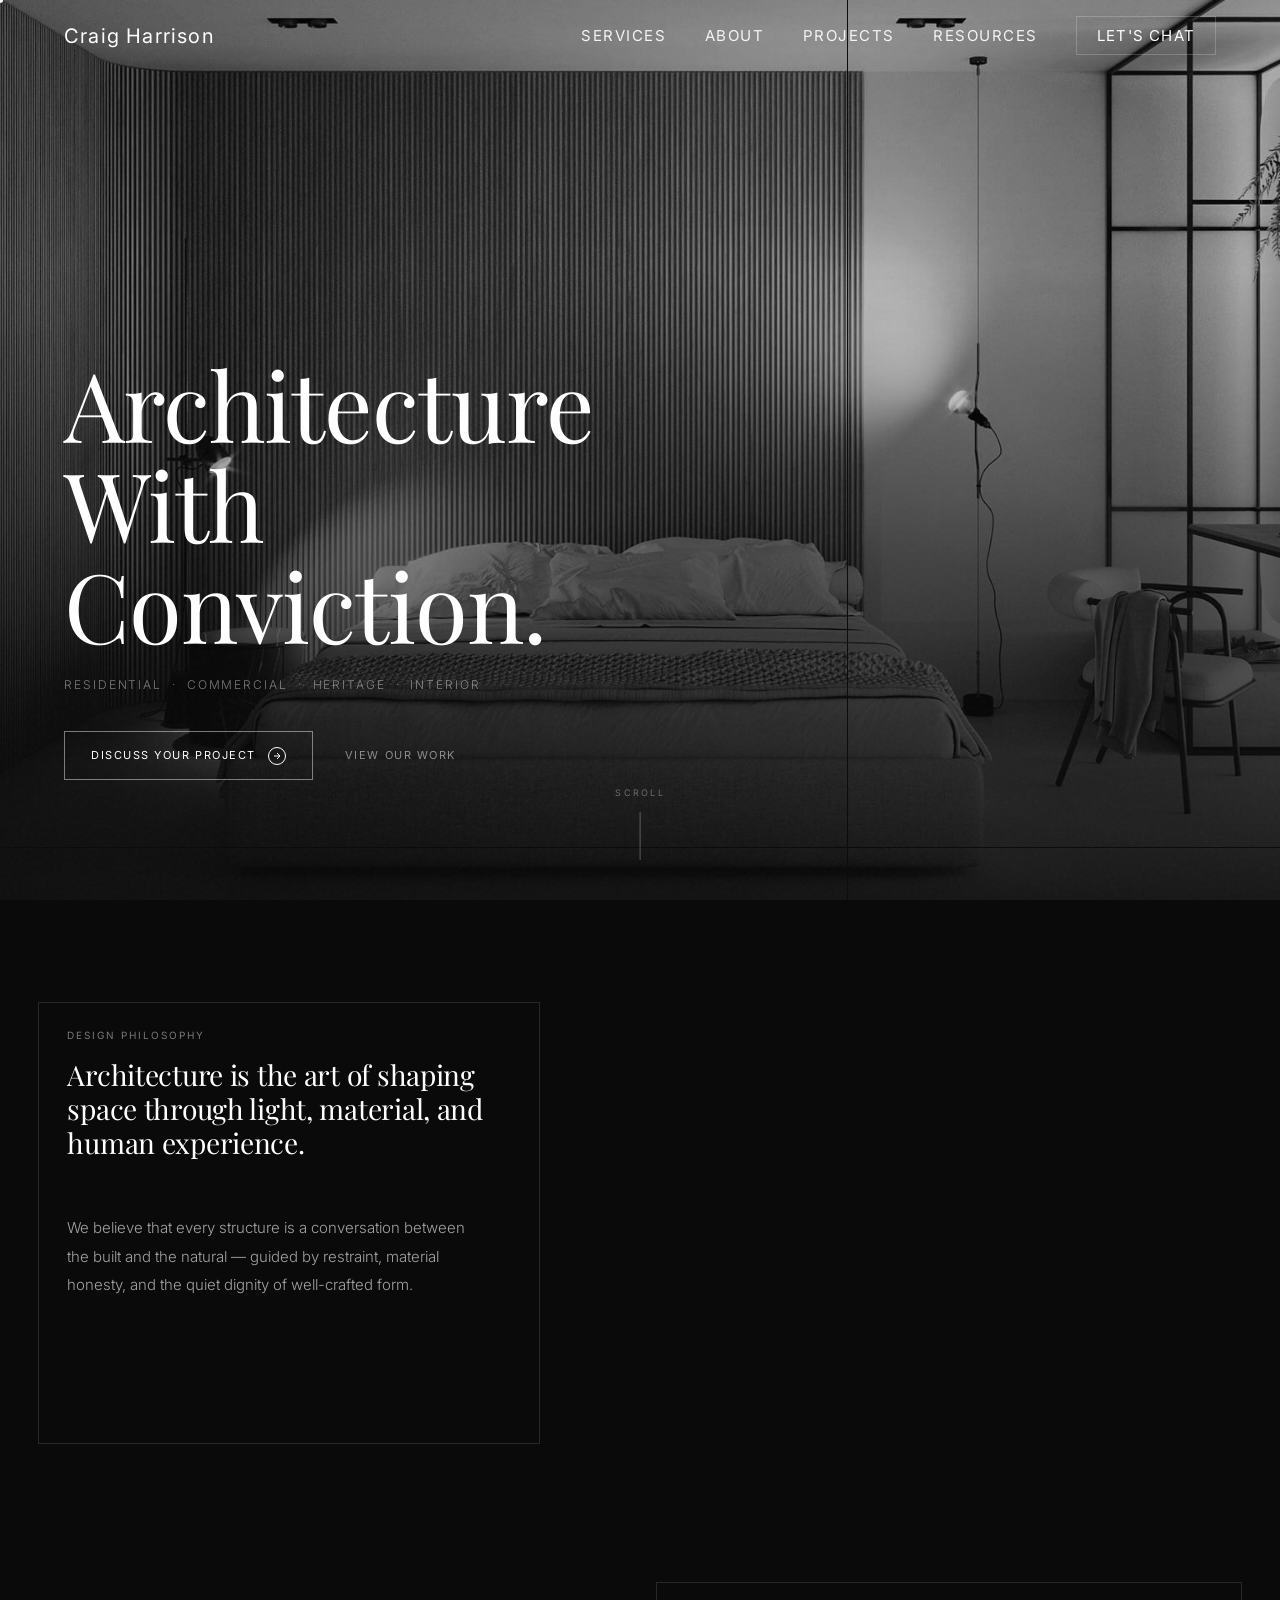
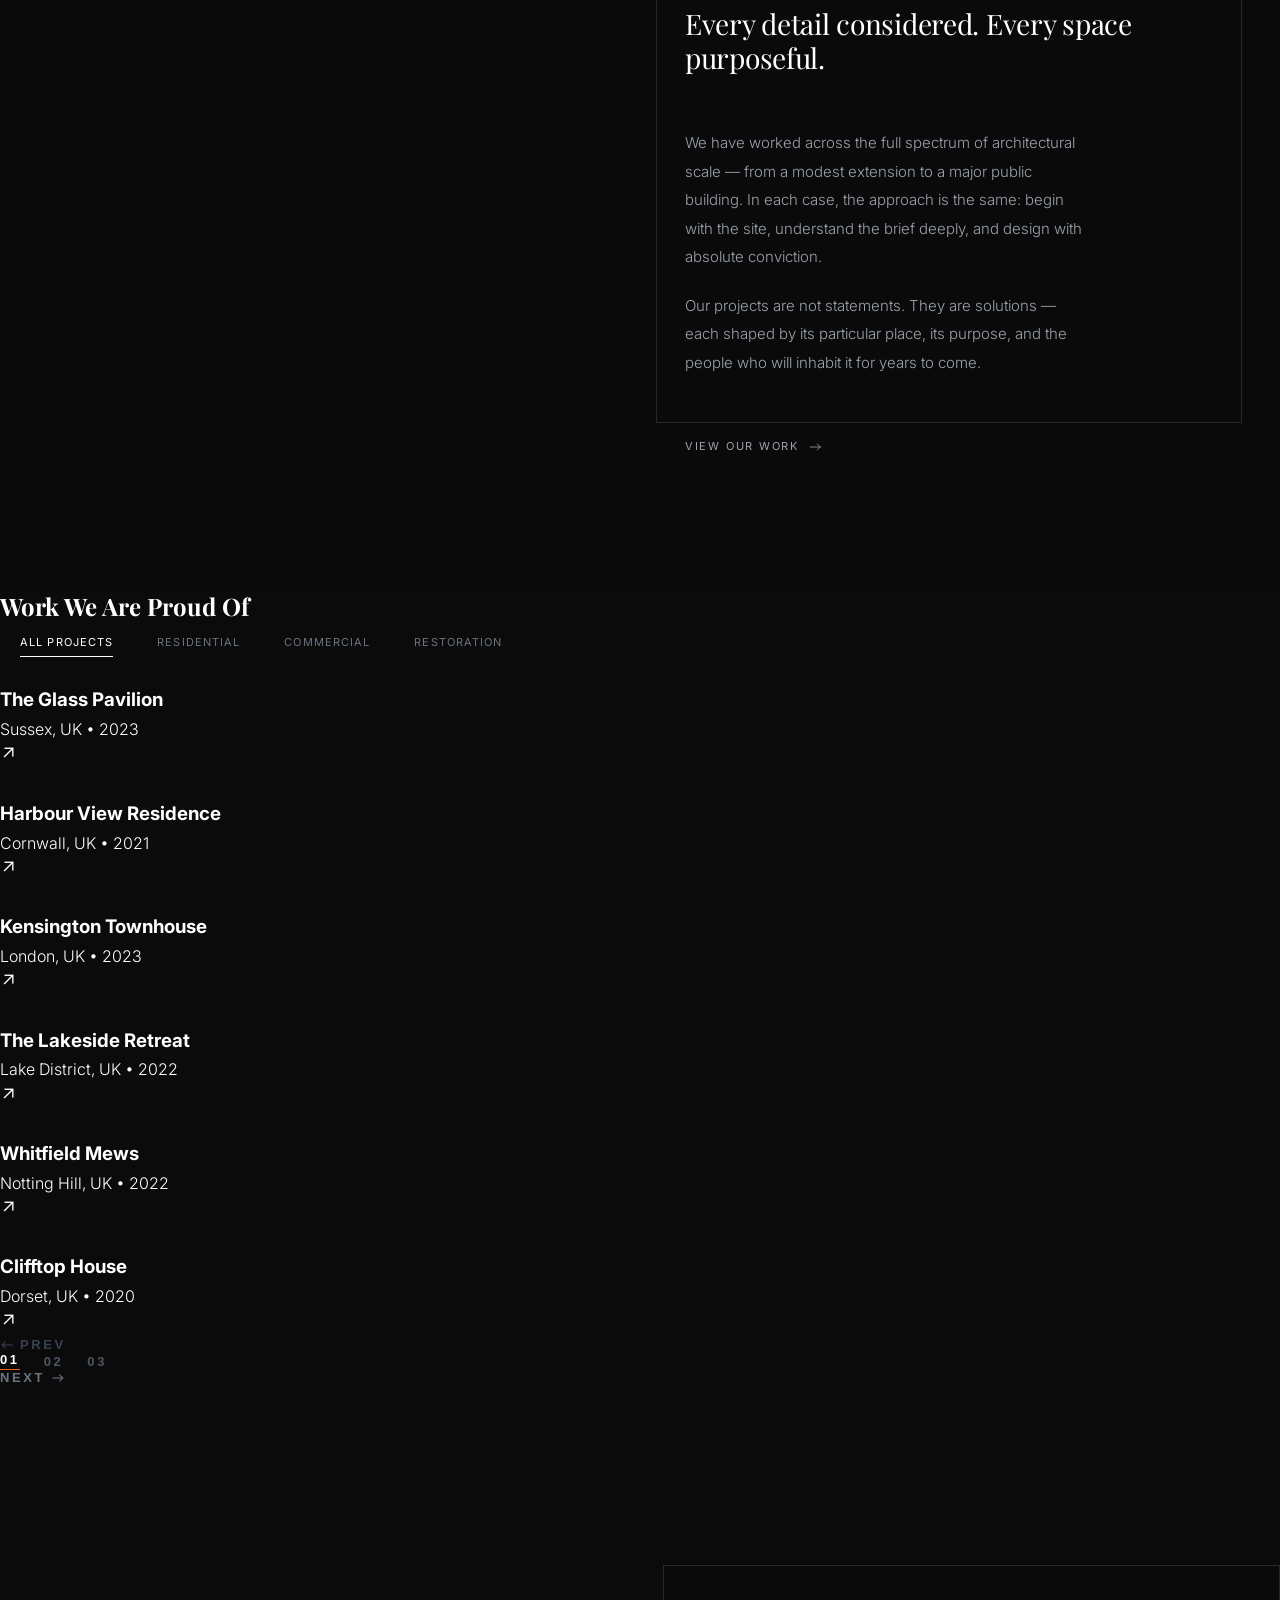
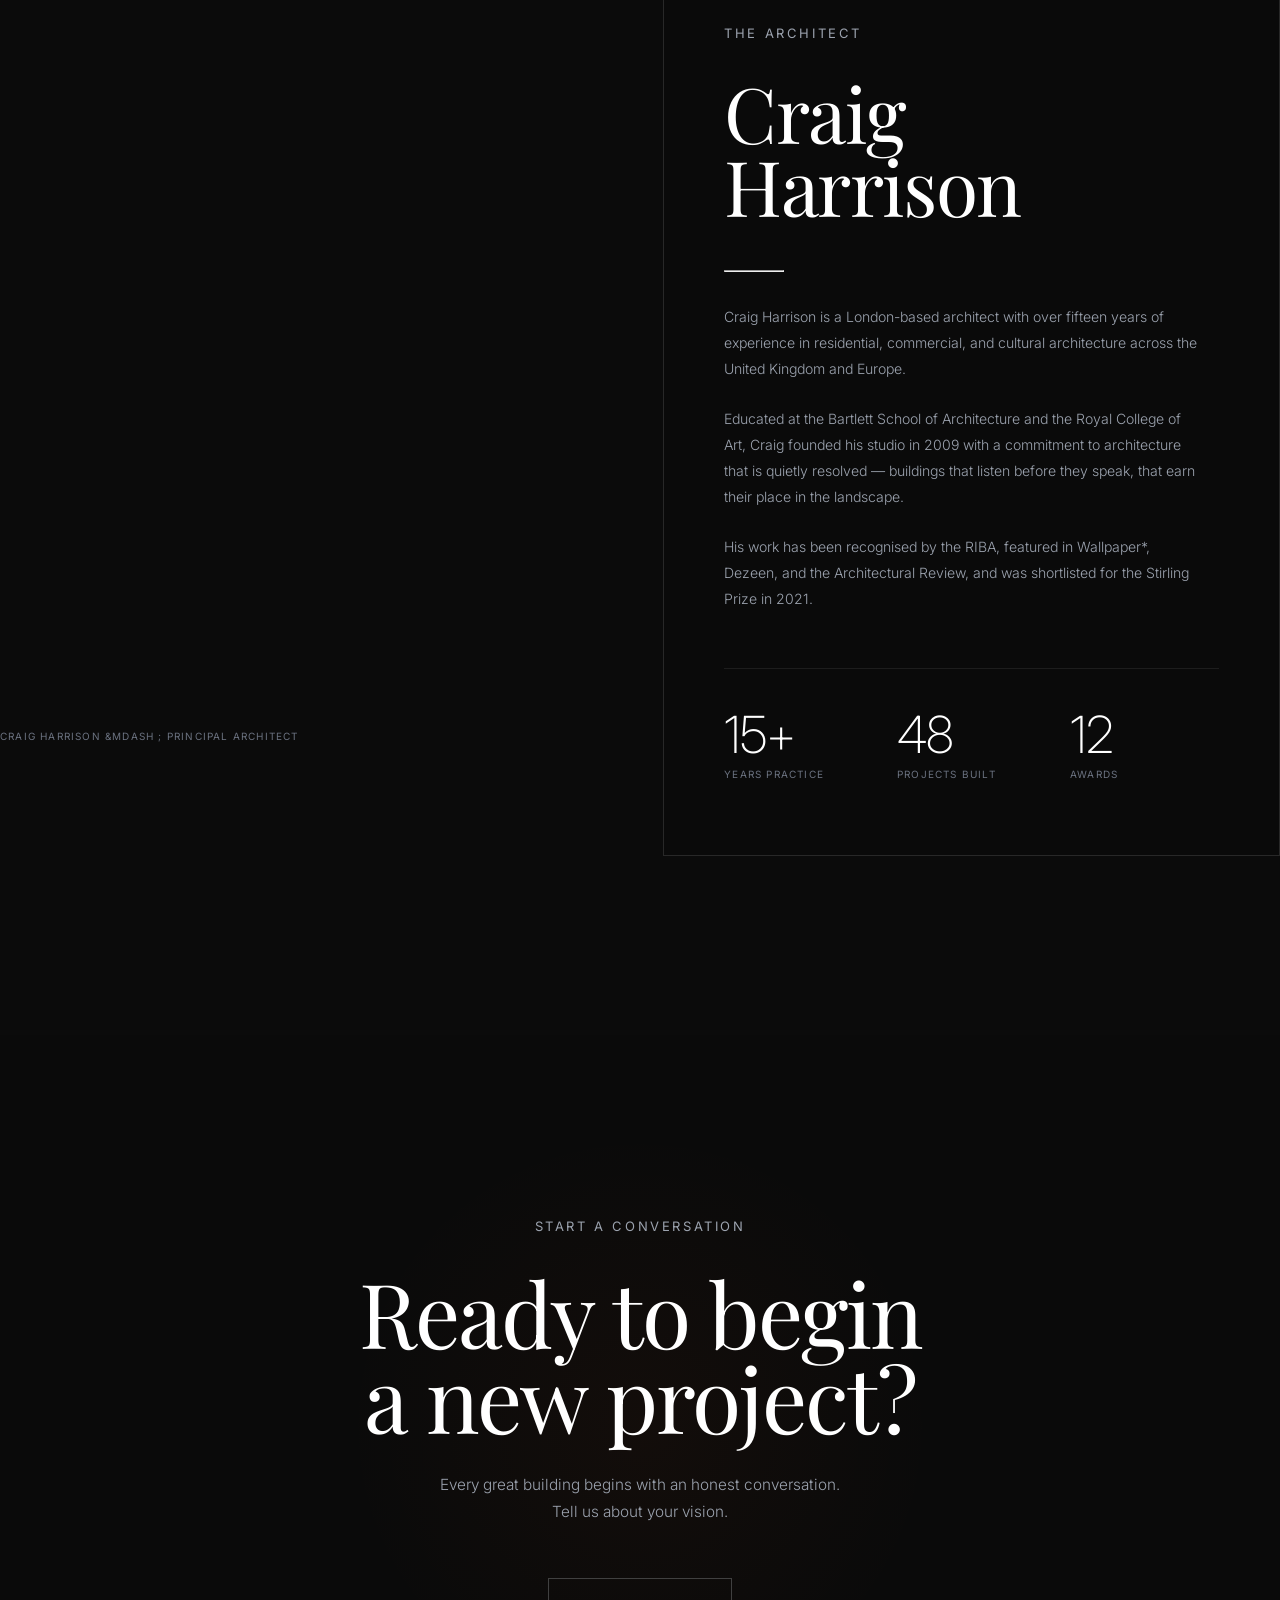
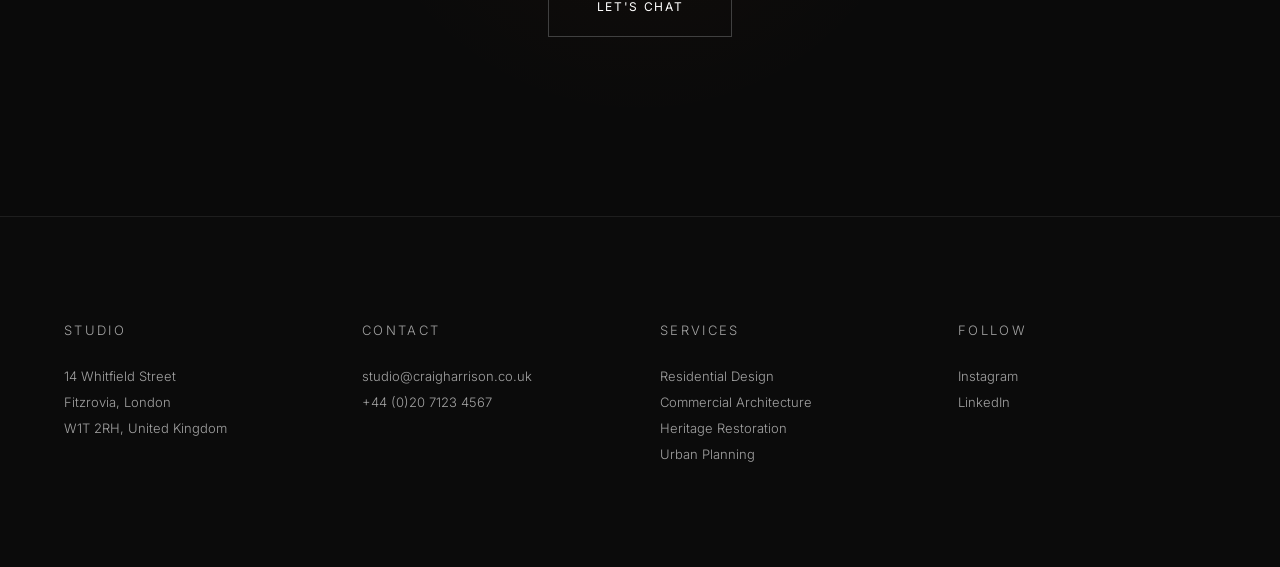
==== commit 5e8f2f69: "fix naming of craig harrison" ====
--- a/index.html
+++ b/index.html
@@ -235,7 +235,7 @@
       <li><a href="contact.html"   class="overlay-link" data-num="05">Let's Chat</a></li>
     </ul>
     <div class="nav__overlay-footer">
-      <p>studio@antonychandler.co.uk</p>
+      <p>studio@craigharrison.co.uk</p>
       <p>+44 (0)20 7123 4567</p>
     </div>
   </div>
@@ -457,7 +457,7 @@
         <p class="cta__sub reveal">
           Every great building begins with an honest conversation.<br>Tell us about your vision.
         </p>
-        <a href="mailto:studio@antonychandler.co.uk" class="cta__btn reveal">Let's Chat</a>
+        <a href="mailto:studio@craigharrison.co.uk" class="cta__btn reveal">Let's Chat</a>
       </div>
     </div>
   </section>
@@ -477,7 +477,7 @@
 
         <div class="footer__col">
           <p class="footer__col-title">Contact</p>
-          <p><a href="mailto:studio@antonychandler.co.uk">studio@antonychandler.co.uk</a></p>
+          <p><a href="mailto:studio@craigharrison.co.uk">studio@craigharrison.co.uk</a></p>
           <p><a href="tel:+442071234567">+44 (0)20 7123 4567</a></p>
         </div>
 
--- a/css/style.css
+++ b/css/style.css
@@ -1,5 +1,5 @@
 /* ══════════════════════════════════════════════════════════════
-   ANTONY CHANDLER ARCHITECTS
+   CRAIG HARRISON ARCHITECTS
    Portfolio Stylesheet — v1.0
    Design System: Scandinavian Minimalism + Swiss Typography
    ══════════════════════════════════════════════════════════════ */
